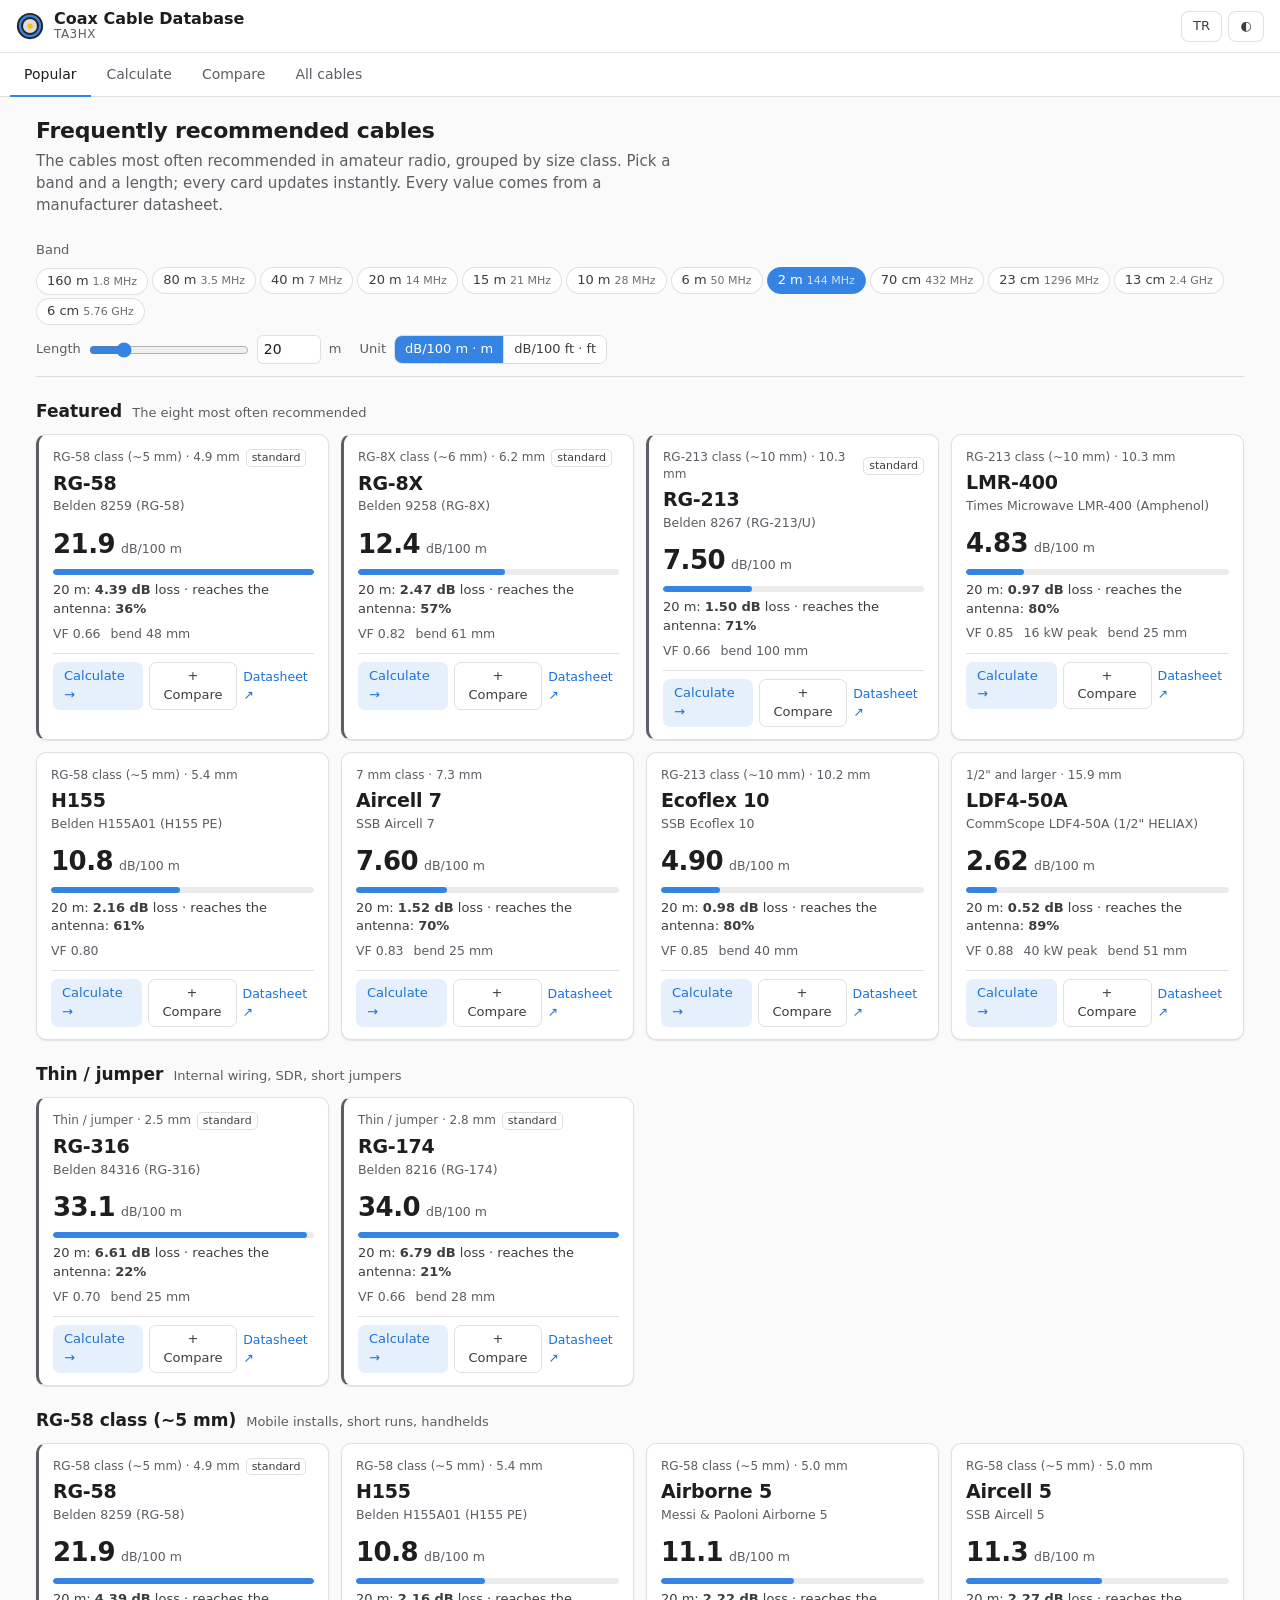
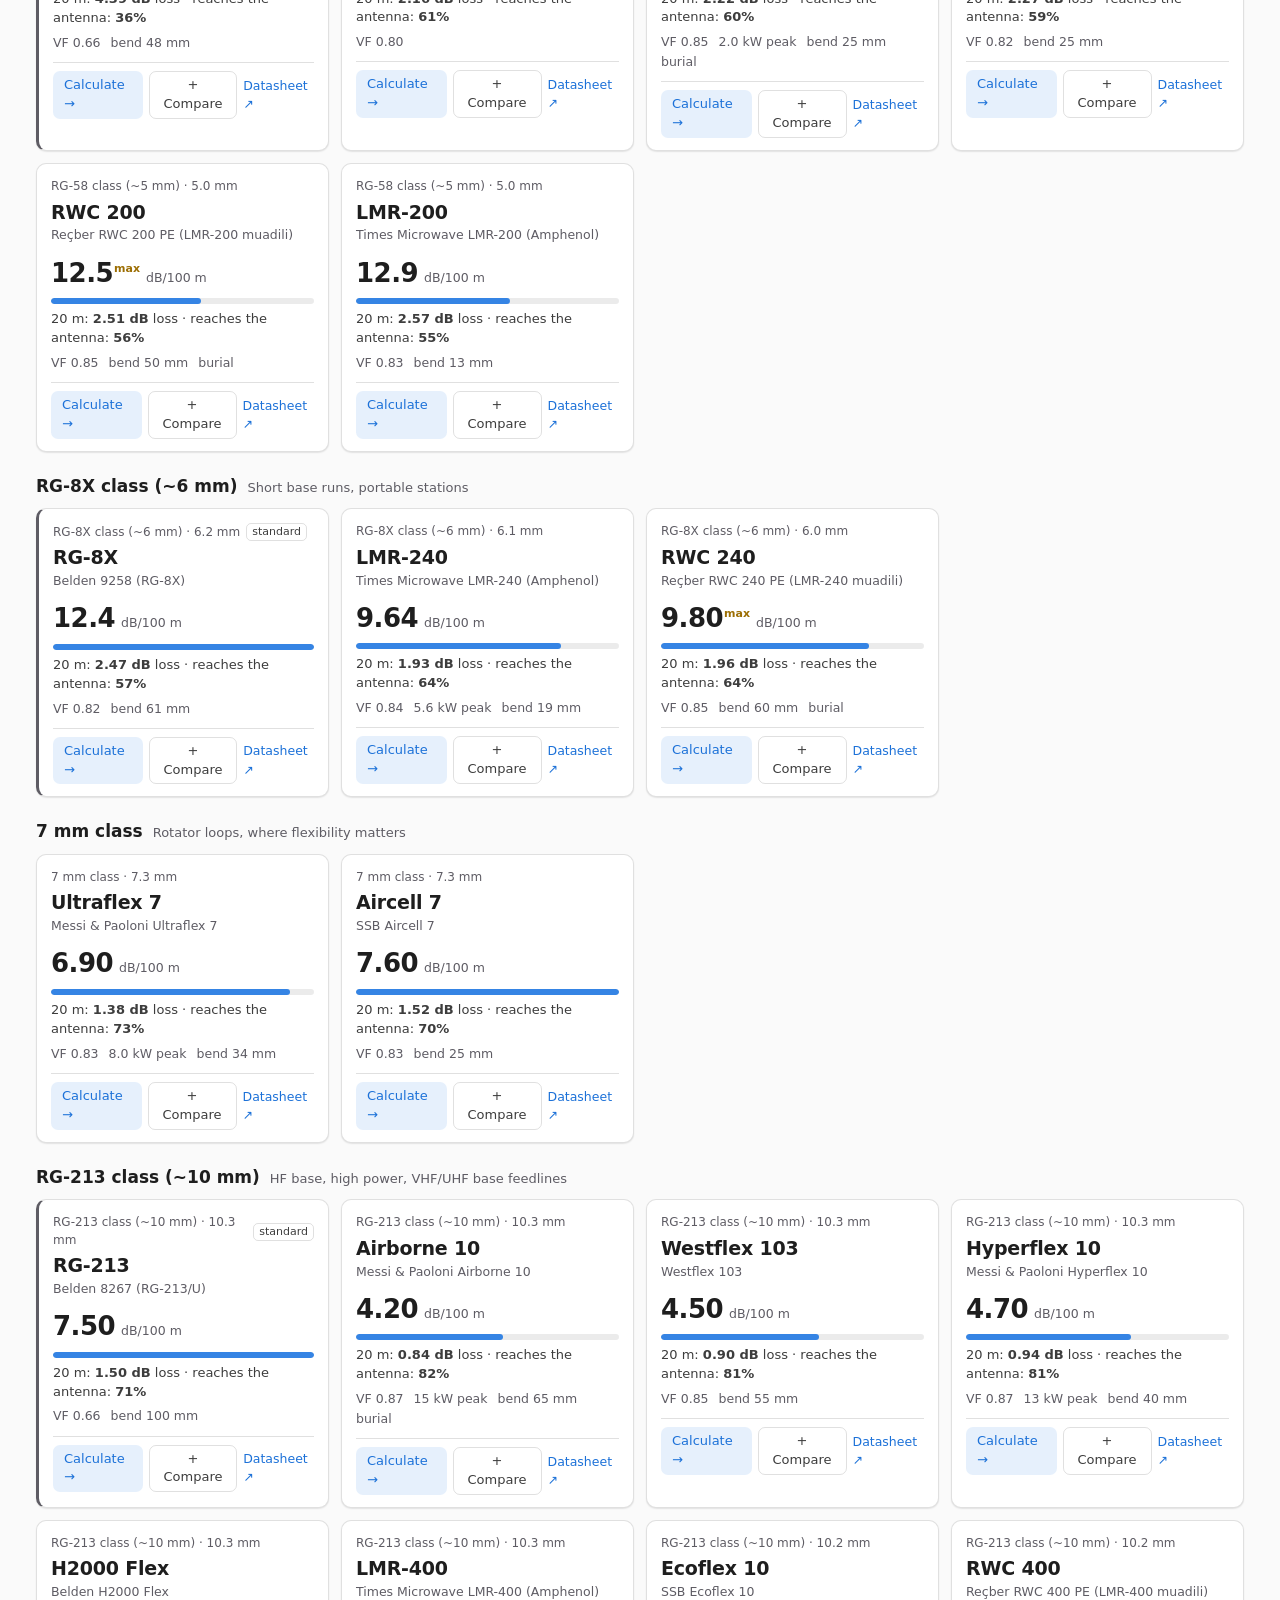
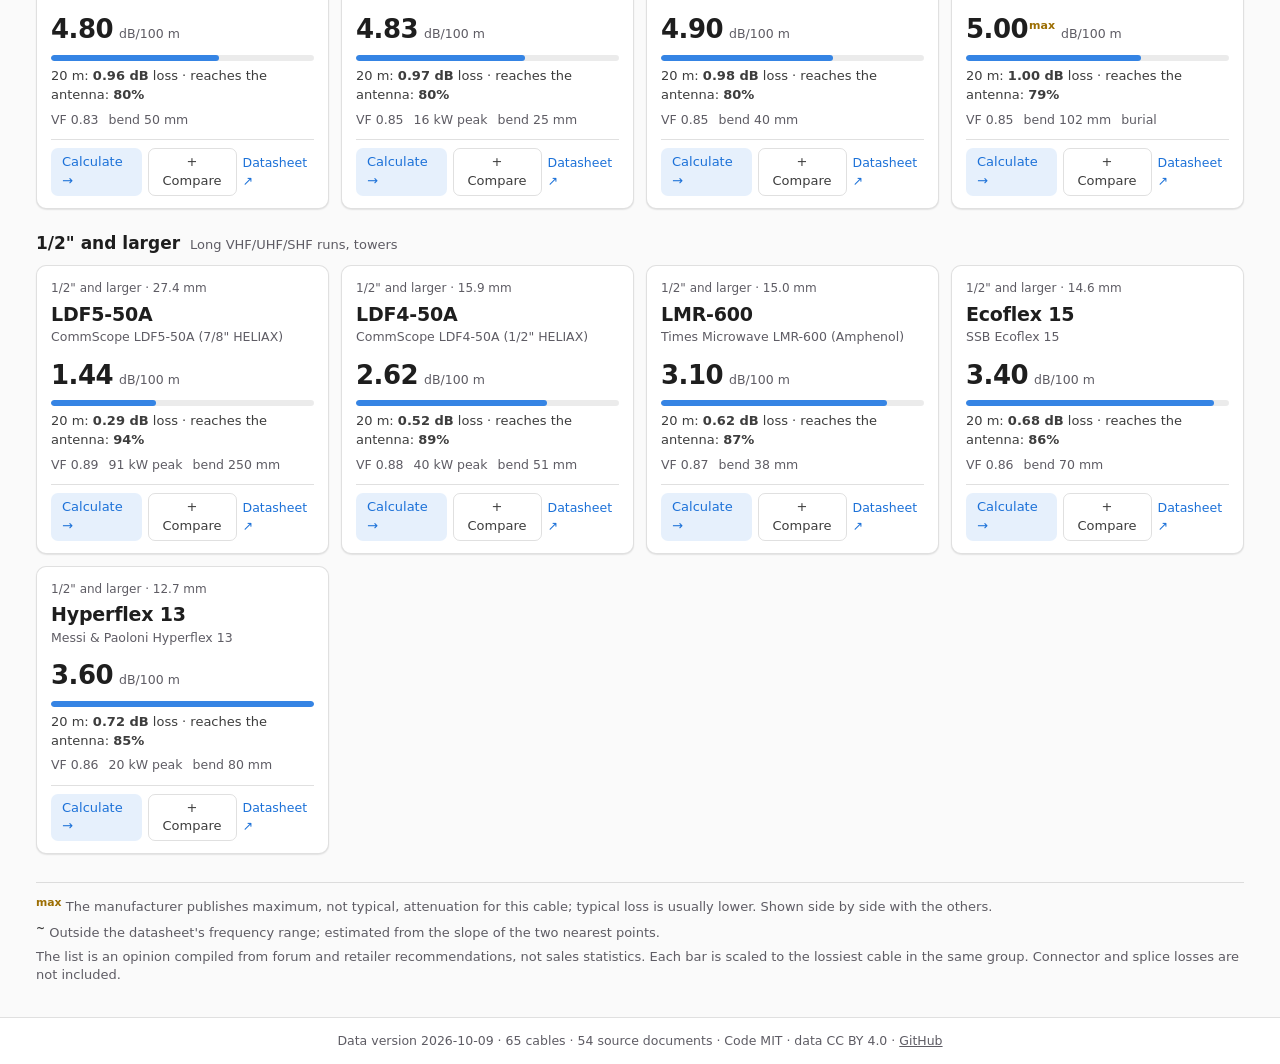
==== site/index.html @ 83ddc1a1 "M2 (kısmi): site iskeleti ve Popüler sayfası, kamuya açık metin denetimi - Site site/ altında (docs/" ====
<!DOCTYPE html>
<html lang="tr">
<head>
<meta charset="UTF-8">
<meta name="viewport" content="width=device-width, initial-scale=1.0, viewport-fit=cover">
<title>Koaksiyel Kablo Veritabanı · TA3HX</title>
<meta name="description" content="Amatör telsiz için kaynaklı koaksiyel kablo zayıflama veritabanı ve hesaplayıcı / Referenced coax cable attenuation database and calculator for amateur radio">
<meta name="theme-color" content="#242424" media="(prefers-color-scheme: dark)">
<meta name="theme-color" content="#fafafa" media="(prefers-color-scheme: light)">
<link rel="icon" href="assets/icon.svg" type="image/svg+xml">
<script>
  // Tema ve dil ilk çizimden önce: koyu modda beyaz parlama olmasın.
  (function () {
    var t = null, l = null;
    try { t = localStorage.getItem("theme"); l = localStorage.getItem("lang"); } catch (e) {}
    if (!t) t = window.matchMedia && matchMedia("(prefers-color-scheme: dark)").matches ? "dark" : "light";
    if (!l) l = /^tr\b/i.test(navigator.language || "") ? "tr" : "en";
    document.documentElement.dataset.theme = t;
    document.documentElement.lang = l;
  })();
</script>
<link rel="stylesheet" href="css/app.css">
<script type="module" src="js/app.js"></script>
</head>
<body>
<header class="top">
  <a class="brand" href="#/popular">
    <img src="assets/icon.svg" alt="" width="28" height="28">
    <span class="brand-txt"><b data-i="app_title">Koaksiyel Kablo Veritabanı</b><small>TA3HX</small></span>
  </a>
  <div class="top-ctl">
    <button class="hdr-btn" id="btn-lang" type="button" aria-label="Dil / Language">EN</button>
    <button class="hdr-btn" id="btn-theme" type="button" data-i-title="theme_toggle" title="Tema">◐</button>
  </div>
</header>
<nav class="tab-bar" role="tablist" aria-label="Sayfalar">
  <a class="tab-btn" role="tab" href="#/popular" data-route="popular" data-i="tab_popular">Popüler</a>
  <a class="tab-btn" role="tab" href="#/calc" data-route="calc" data-i="tab_calc">Hesapla</a>
  <a class="tab-btn" role="tab" href="#/compare" data-route="compare"><span data-i="tab_compare">Karşılaştır</span> <span class="badge" id="cmp-count" hidden></span></a>
  <a class="tab-btn" role="tab" href="#/all" data-route="all" data-i="tab_all">Tümü</a>
</nav>
<main id="view" tabindex="-1">
  <p class="loading" data-i="loading">Veri yükleniyor…</p>
</main>
<footer class="foot" id="foot"></footer>
</body>
</html>
---- site/css/app.css ----
/* Koaksiyel Kablo Veritabanı - TA3HX
   Görsel dil aprs-agent ile aynı aileden (Adwaita): aynı değişken adları, 10px köşe, alt çizgili sekmeler.
   Açık ve koyu tema ayrı ayrı tanımlıdır; renkler metin için en az 4.5:1 kontrast sağlar. */

*{margin:0;padding:0;box-sizing:border-box}
[hidden]{display:none!important}

:root,html[data-theme="light"]{
  --bg:#fafafa;--view:#ffffff;--card:#ffffff;--card-hover:#f6f8fb;
  --fg:#1e1e1e;--fg2:#3d3d3d;--dim:#5e5c64;
  --border:rgba(0,0,0,.12);--border2:rgba(0,0,0,.22);
  --accent:#3584e4;--accent-fg:#fff;--link:#1c71d8;--accent-soft:rgba(53,132,228,.12);
  --track:rgba(0,0,0,.08);--warn:#9c6e03;--warn-soft:rgba(229,165,10,.16);
  --shadow:0 1px 2px rgba(0,0,0,.06),0 1px 1px rgba(0,0,0,.04);
  --r:10px;
}
html[data-theme="dark"]{
  --bg:#242424;--view:#1e1e1e;--card:#2e2e2e;--card-hover:#353535;
  --fg:#ffffff;--fg2:#deddda;--dim:#a8a6a3;
  --border:rgba(255,255,255,.15);--border2:rgba(255,255,255,.24);
  --accent:#3584e4;--accent-fg:#fff;--link:#78aeed;--accent-soft:rgba(53,132,228,.22);
  --track:rgba(255,255,255,.12);--warn:#f5c211;--warn-soft:rgba(245,194,17,.14);
  --shadow:none;
}

html{-webkit-text-size-adjust:100%;text-size-adjust:100%;background:var(--bg)}
body{font-family:Cantarell,system-ui,-apple-system,"Segoe UI",sans-serif;background:var(--bg);color:var(--fg);
  font-size:15px;line-height:1.45;min-height:100vh;display:flex;flex-direction:column;
  padding-top:env(safe-area-inset-top);padding-bottom:env(safe-area-inset-bottom)}
a{color:var(--link);text-decoration:none}
a:hover{text-decoration:underline}
button{font:inherit;color:inherit}
:focus-visible{outline:2px solid var(--accent);outline-offset:2px;border-radius:4px}
.num{font-variant-numeric:tabular-nums}
.mono{font-family:ui-monospace,Consolas,"Source Code Pro",monospace}

/* ---------- üst çubuk ve sekmeler */
.top{display:flex;align-items:center;gap:12px;padding:10px 16px;background:var(--view);border-bottom:1px solid var(--border)}
.brand{display:flex;align-items:center;gap:10px;color:var(--fg)}
.brand:hover{text-decoration:none}
.brand-txt{display:flex;flex-direction:column;line-height:1.15}
.brand-txt b{font-size:16px}
.brand-txt small{color:var(--dim);font-size:12px;letter-spacing:.04em}
.top-ctl{margin-left:auto;display:flex;gap:6px}
.hdr-btn{background:var(--card);border:1px solid var(--border);color:var(--fg2);padding:5px 11px;border-radius:8px;cursor:pointer;font-size:13px;min-width:36px}
.hdr-btn:hover{border-color:var(--border2)}

.tab-bar{display:flex;gap:2px;padding:0 10px;background:var(--view);box-shadow:inset 0 -1px var(--border);overflow-x:auto;scrollbar-width:none;position:sticky;top:0;z-index:5}
.tab-bar::-webkit-scrollbar{display:none}
.tab-btn{padding:11px 14px;border-bottom:2px solid transparent;color:var(--dim);font-size:14px;white-space:nowrap;display:flex;align-items:center;gap:6px}
.tab-btn:hover{color:var(--fg2);text-decoration:none}
.tab-btn.active{color:var(--fg);border-bottom-color:var(--accent)}
.badge{background:var(--accent);color:var(--accent-fg);border-radius:9px;font-size:11px;padding:0 6px;line-height:17px}

main{flex:1;width:100%;max-width:1240px;margin:0 auto;padding:18px 16px 32px}
main:focus{outline:none}
.loading,.empty{color:var(--dim);padding:40px 0;text-align:center}

/* ---------- sayfa başlığı ve denetimler */
.page-head{margin-bottom:14px}
.page-head h1{font-size:22px;font-weight:700;letter-spacing:-.01em}
.page-head p{color:var(--dim);margin-top:4px;max-width:70ch}

.controls{position:static;z-index:4;background:color-mix(in srgb,var(--bg) 92%,transparent);backdrop-filter:blur(6px);
  padding:10px 0 12px;margin-bottom:6px;border-bottom:1px solid var(--border);display:flex;flex-wrap:wrap;gap:10px 18px;align-items:center}
.ctl-group{display:flex;align-items:center;gap:8px;flex-wrap:wrap}
.ctl-label{color:var(--dim);font-size:13px}
.chips{display:flex;flex-wrap:wrap;gap:4px}
.chip{border:1px solid var(--border);background:var(--card);color:var(--fg2);border-radius:999px;padding:3px 10px;font-size:13px;cursor:pointer;white-space:nowrap}
.chip:hover{border-color:var(--border2)}
.chip[aria-pressed="true"]{background:var(--accent);border-color:var(--accent);color:var(--accent-fg)}
.chip small{opacity:.75;margin-left:4px;font-size:11px}
.seg{display:inline-flex;border:1px solid var(--border);border-radius:8px;overflow:hidden}
.seg button{background:var(--card);border:0;padding:4px 10px;font-size:13px;cursor:pointer;color:var(--fg2)}
.seg button+button{border-left:1px solid var(--border)}
.seg button[aria-pressed="true"]{background:var(--accent);color:var(--accent-fg)}
.len{display:flex;align-items:center;gap:8px}
.len input[type=range]{width:160px;accent-color:var(--accent)}
.len input[type=number]{width:64px;padding:3px 6px;border:1px solid var(--border);border-radius:6px;background:var(--card);color:var(--fg);font:inherit;font-size:14px}

/* ---------- bölümler ve kartlar */
.section{margin-top:22px}
.section-head{display:flex;align-items:baseline;gap:10px;flex-wrap:wrap;margin-bottom:10px}
.section-head h2{font-size:17px;font-weight:700}
.section-head p{color:var(--dim);font-size:13px}
.grid{display:grid;grid-template-columns:repeat(auto-fill,minmax(250px,1fr));gap:12px}

.card{background:var(--card);border:1px solid var(--border);border-radius:var(--r);padding:14px 14px 12px;box-shadow:var(--shadow);
  display:flex;flex-direction:column;gap:6px;position:relative}
.card:hover{border-color:var(--border2)}
.card.is-std{border-left:3px solid var(--dim)}
.c-class{font-size:12px;color:var(--dim);display:flex;gap:6px;align-items:center}
.tag{font-size:11px;border:1px solid var(--border);border-radius:5px;padding:0 5px;color:var(--fg2)}
.c-title{font-size:19px;font-weight:700;line-height:1.15;letter-spacing:-.01em}
.c-sub{font-size:12.5px;color:var(--dim);margin-top:-3px}
.c-value{display:flex;align-items:baseline;gap:6px;margin-top:4px}
.c-value .v{font-size:26px;font-weight:700;font-variant-numeric:tabular-nums;letter-spacing:-.02em}
.c-value .u{font-size:12.5px;color:var(--dim)}
.c-value.na .v{font-size:15px;font-weight:400;color:var(--dim)}
sup.ind{font-size:11px;font-weight:600;color:var(--warn);margin-left:1px;cursor:help;letter-spacing:0}
sup.ind.est{color:var(--fg2);font-size:13px;font-weight:700}
.bar{height:6px;background:var(--track);border-radius:3px;overflow:hidden}
.bar>span{display:block;height:100%;background:var(--accent);border-radius:3px}
.c-line{font-size:13px;color:var(--fg2)}
.c-line b{font-variant-numeric:tabular-nums}
.c-meta{font-size:12.5px;color:var(--dim);display:flex;flex-wrap:wrap;gap:2px 10px}
.c-actions{display:flex;gap:6px;align-items:center;margin-top:4px;padding-top:8px;border-top:1px solid var(--border)}
.btn{border:1px solid var(--border);background:transparent;border-radius:7px;padding:4px 10px;font-size:13px;cursor:pointer;color:var(--fg2)}
.btn:hover{border-color:var(--border2);text-decoration:none}
.btn.primary{background:var(--accent-soft);border-color:transparent;color:var(--link)}
.btn[aria-pressed="true"]{background:var(--accent);border-color:var(--accent);color:var(--accent-fg)}
.c-actions .src{margin-left:auto;font-size:12.5px}

/* ---------- dipnot ve alt bilgi */
.notes{margin-top:28px;padding-top:12px;border-top:1px solid var(--border);color:var(--dim);font-size:13px;display:grid;gap:4px}
.notes sup{color:var(--warn);font-weight:600}
.notes sup.est{color:var(--fg2);font-weight:700}
.soon{background:var(--card);border:1px dashed var(--border2);border-radius:var(--r);padding:28px;text-align:center;color:var(--fg2)}
.soon p+p{margin-top:8px;color:var(--dim);font-size:13px}
.foot{border-top:1px solid var(--border);background:var(--view);color:var(--dim);font-size:12.5px;padding:14px 16px;text-align:center}
.foot a{color:var(--dim);text-decoration:underline}

@media (max-width:600px){
  .top{padding:8px 12px}
  .brand-txt b{font-size:15px}
  main{padding:12px 12px 24px}
  .controls{top:42px;gap:8px}
  .len input[type=range]{width:120px}
  .grid{grid-template-columns:1fr}
}
@media (min-width:900px){.controls{position:sticky;top:44px}}
@media (prefers-reduced-motion:no-preference){.card,.chip,.btn,.hdr-btn{transition:border-color .15s,background-color .15s}}
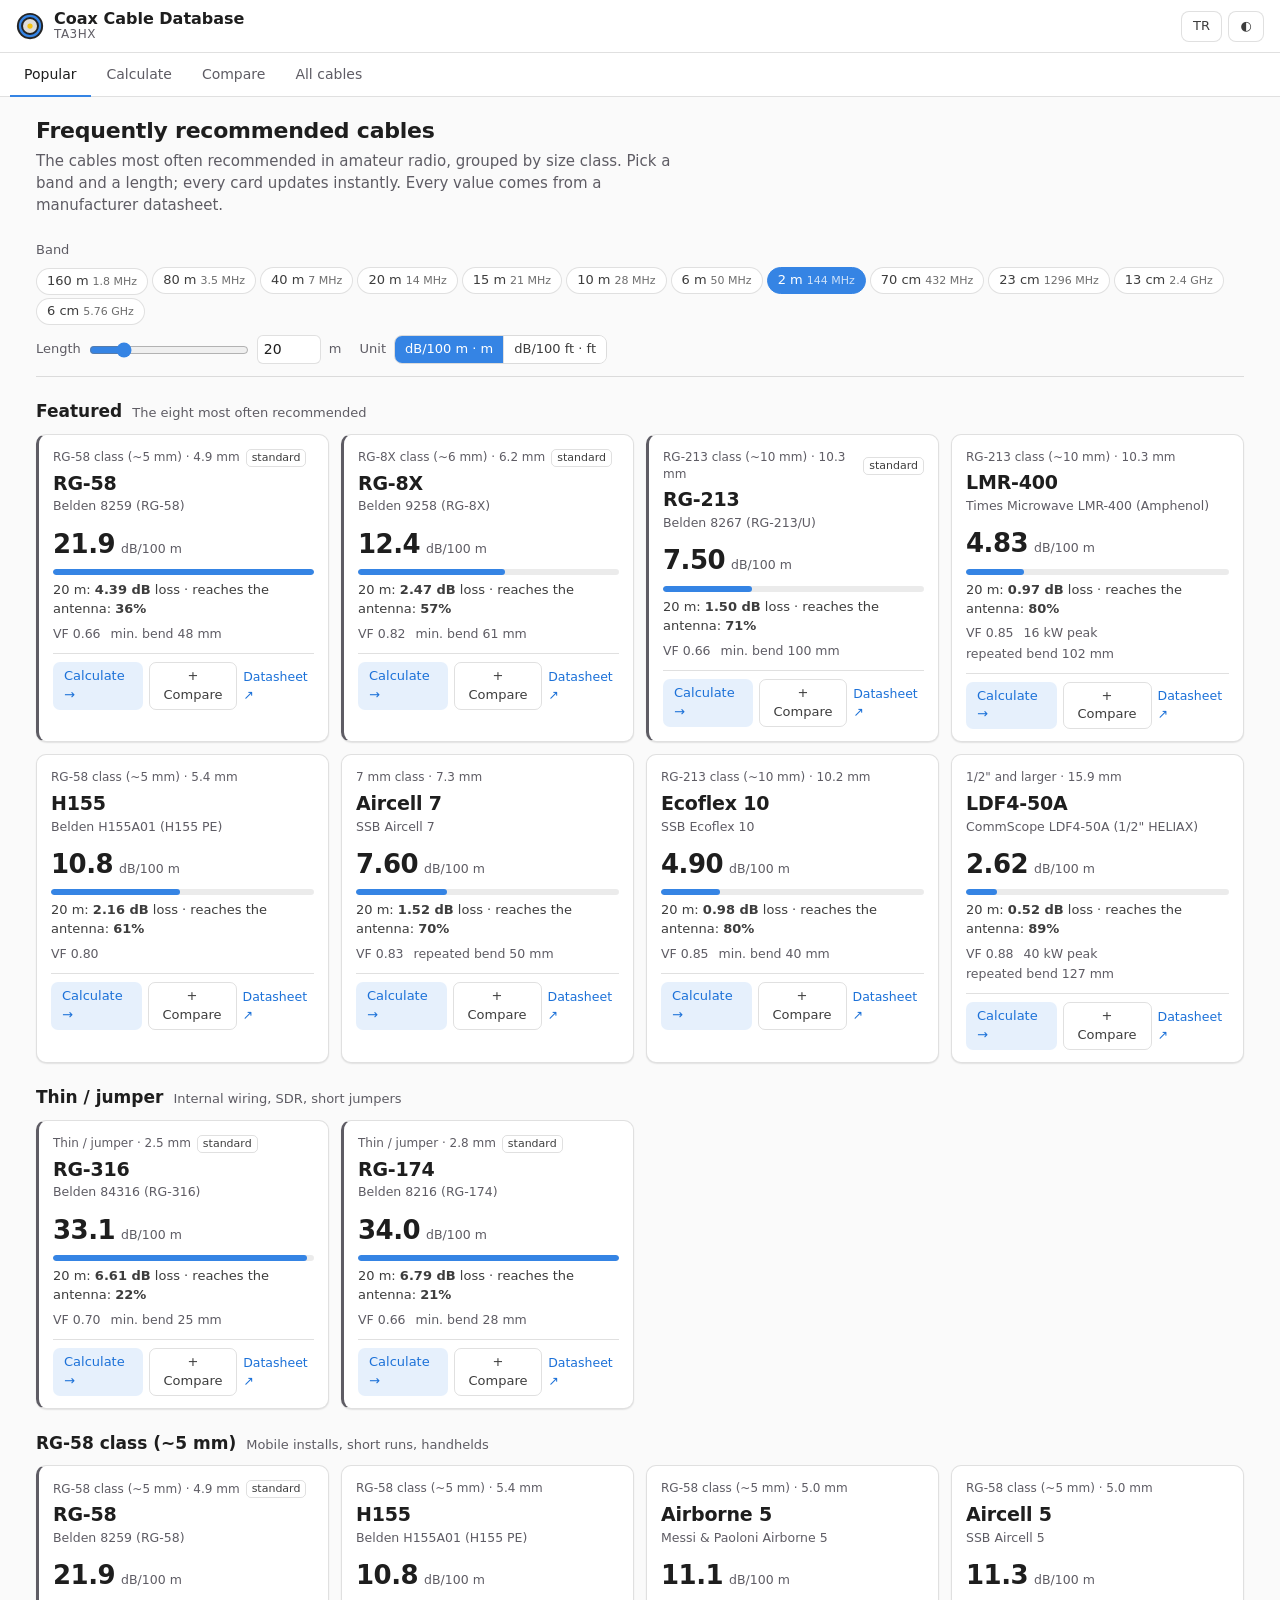
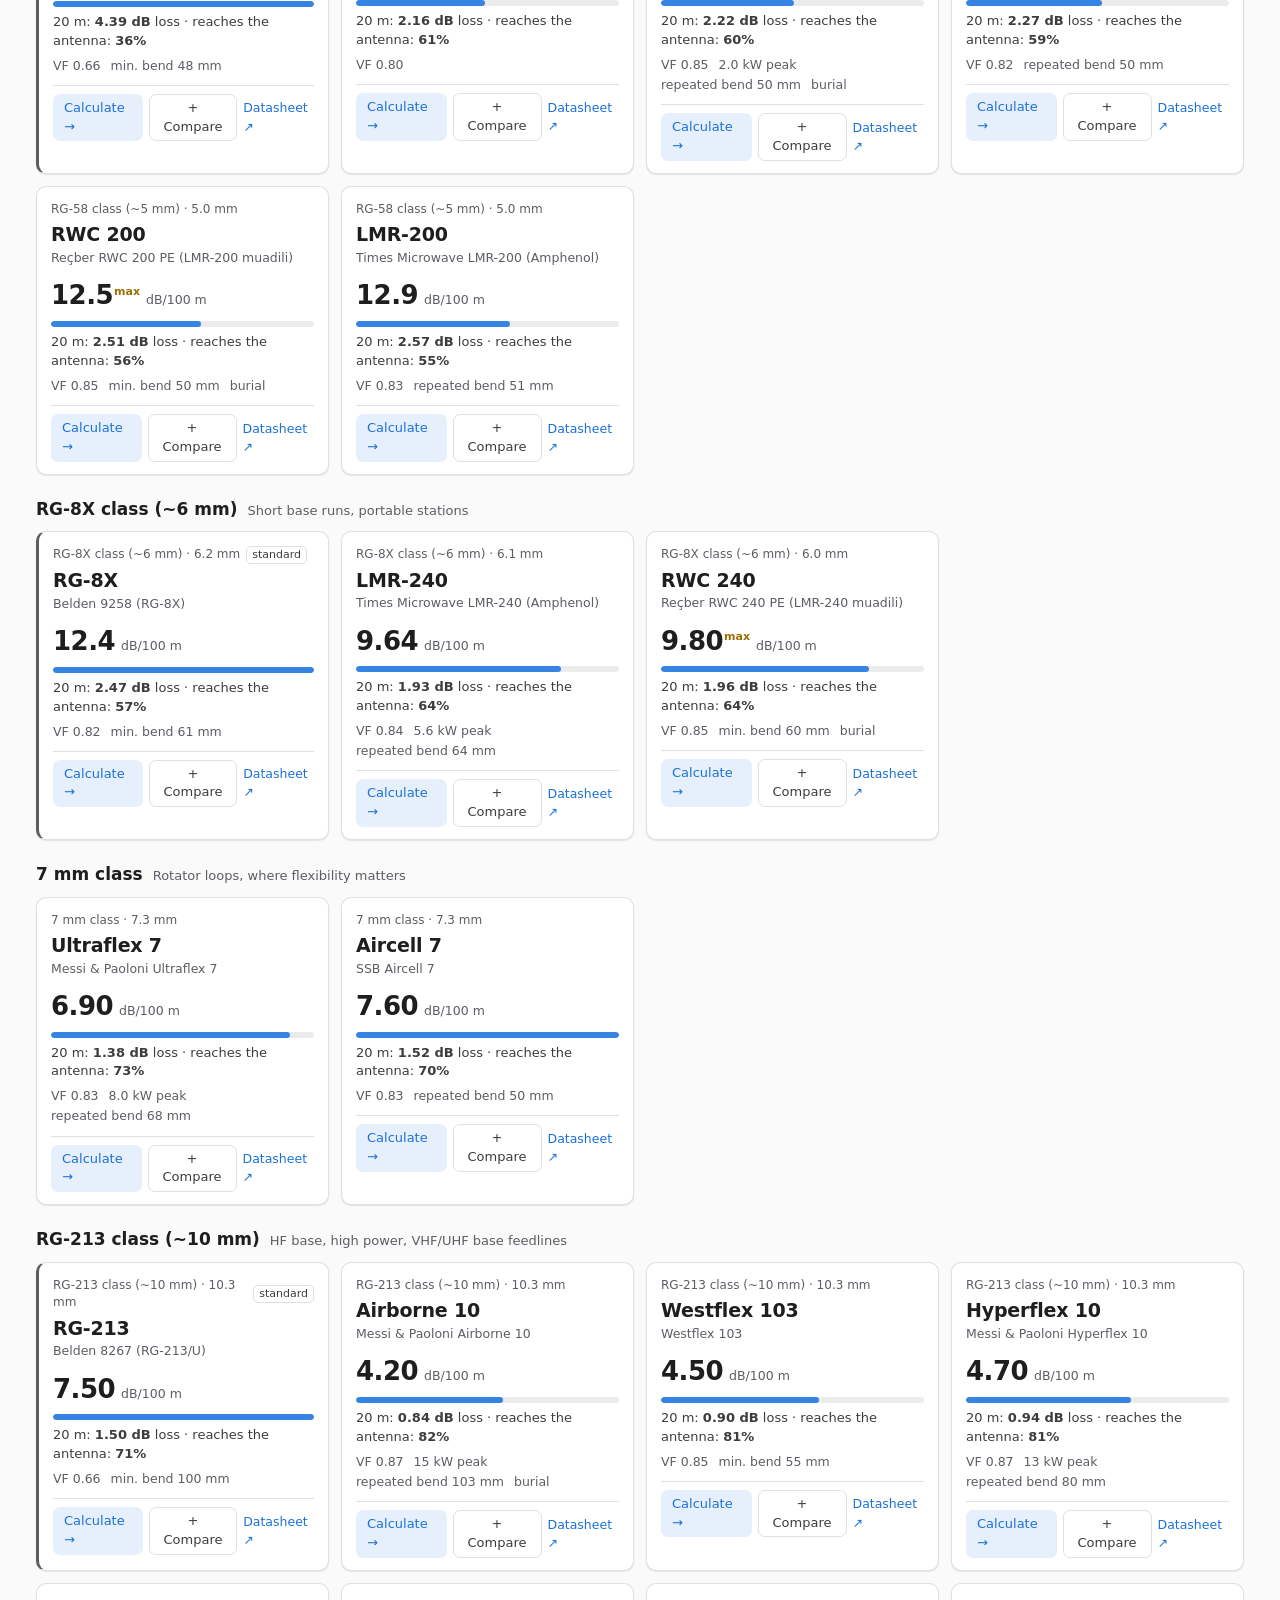
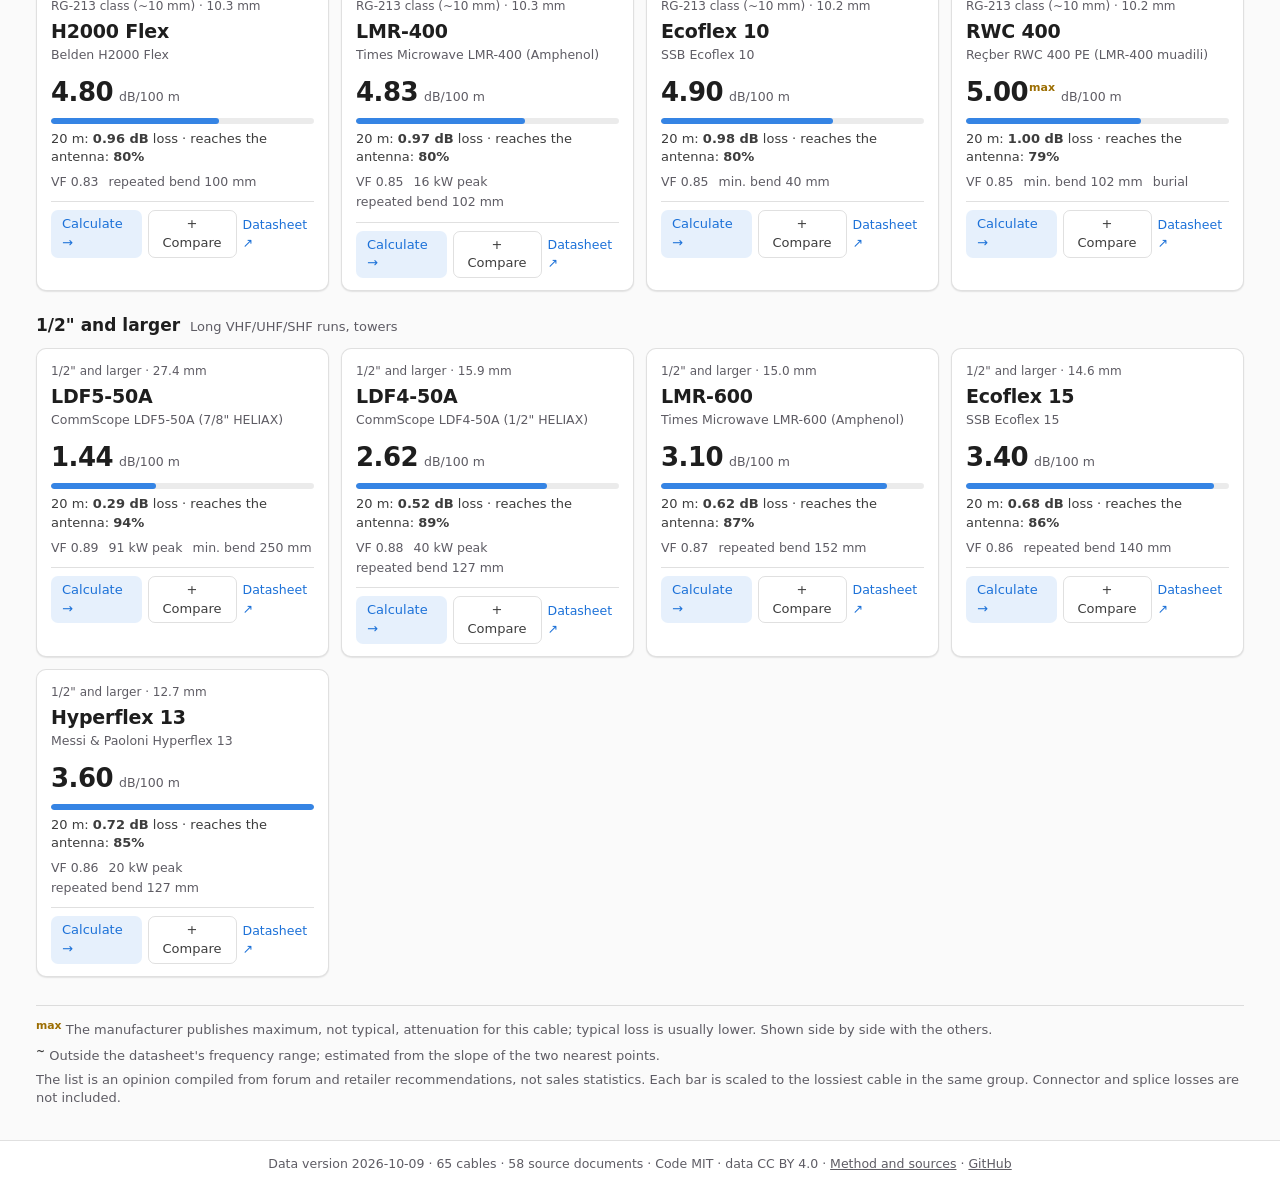
==== commit 1ffaf8fc: "M5 (kısım 1): PWA - manifest, simgeler, çevrimdışı çalışma, erişilebilirlik - sw.js: ağ öncelikli, ö" ====
--- a/site/index.html
+++ b/site/index.html
@@ -8,6 +8,10 @@
 <meta name="theme-color" content="#242424" media="(prefers-color-scheme: dark)">
 <meta name="theme-color" content="#fafafa" media="(prefers-color-scheme: light)">
 <link rel="icon" href="assets/icon.svg" type="image/svg+xml">
+<link rel="manifest" href="manifest.json">
+<link rel="apple-touch-icon" href="assets/apple-touch-icon.png">
+<meta name="apple-mobile-web-app-capable" content="yes">
+<meta name="apple-mobile-web-app-title" content="Koaks Kablo">
 <script>
   // Tema ve dil ilk çizimden önce: koyu modda beyaz parlama olmasın.
   (function () {
@@ -23,6 +27,7 @@
 <script type="module" src="js/app.js"></script>
 </head>
 <body>
+<a class="skip" href="#view" data-i="skip">İçeriğe geç</a>
 <header class="top">
   <a class="brand" href="#/popular">
     <img src="assets/icon.svg" alt="" width="28" height="28">
@@ -41,6 +46,7 @@
 </nav>
 <main id="view" tabindex="-1">
   <p class="loading" data-i="loading">Veri yükleniyor…</p>
+  <noscript><p class="empty">Bu site JavaScript gerektirir. / This site requires JavaScript.</p></noscript>
 </main>
 <footer class="foot" id="foot"></footer>
 </body>
--- a/site/css/app.css
+++ b/site/css/app.css
@@ -23,6 +23,10 @@
   --shadow:none;
 }
 
+/* Grafik kategorik paleti (dataviz referans, sabit sıra). Açık ve koyu ayrı adımlar. */
+:root,html[data-theme="light"]{--series-1:#2a78d6;--series-2:#eb6834;--series-3:#1baf7a;--series-4:#eda100;--series-5:#e87ba4;--series-6:#008300;--series-7:#4a3aa7;--series-8:#e34948;--grid:rgba(0,0,0,.09);--grid2:rgba(0,0,0,.045)}
+html[data-theme="dark"]{--series-1:#3987e5;--series-2:#d95926;--series-3:#199e70;--series-4:#c98500;--series-5:#d55181;--series-6:#008300;--series-7:#9085e9;--series-8:#e66767;--grid:rgba(255,255,255,.12);--grid2:rgba(255,255,255,.05)}
+
 html{-webkit-text-size-adjust:100%;text-size-adjust:100%;background:var(--bg)}
 body{font-family:Cantarell,system-ui,-apple-system,"Segoe UI",sans-serif;background:var(--bg);color:var(--fg);
   font-size:15px;line-height:1.45;min-height:100vh;display:flex;flex-direction:column;
@@ -31,6 +35,8 @@
 a:hover{text-decoration:underline}
 button{font:inherit;color:inherit}
 :focus-visible{outline:2px solid var(--accent);outline-offset:2px;border-radius:4px}
+.skip{position:absolute;left:-9999px;top:8px;z-index:20;background:var(--accent);color:var(--accent-fg);padding:6px 12px;border-radius:8px}
+.skip:focus{left:8px}
 .num{font-variant-numeric:tabular-nums}
 .mono{font-family:ui-monospace,Consolas,"Source Code Pro",monospace}
 
@@ -91,7 +97,8 @@
 .card.is-std{border-left:3px solid var(--dim)}
 .c-class{font-size:12px;color:var(--dim);display:flex;gap:6px;align-items:center}
 .tag{font-size:11px;border:1px solid var(--border);border-radius:5px;padding:0 5px;color:var(--fg2)}
-.c-title{font-size:19px;font-weight:700;line-height:1.15;letter-spacing:-.01em}
+.c-title{font-size:19px;font-weight:700;line-height:1.15;letter-spacing:-.01em;color:var(--fg)}
+.c-title:hover{color:var(--link)}
 .c-sub{font-size:12.5px;color:var(--dim);margin-top:-3px}
 .c-value{display:flex;align-items:baseline;gap:6px;margin-top:4px}
 .c-value .v{font-size:26px;font-weight:700;font-variant-numeric:tabular-nums;letter-spacing:-.02em}
@@ -120,6 +127,124 @@
 .foot{border-top:1px solid var(--border);background:var(--view);color:var(--dim);font-size:12.5px;padding:14px 16px;text-align:center}
 .foot a{color:var(--dim);text-decoration:underline}
 
+
+/* ---------- hesaplayıcı */
+.panel{background:var(--card);border:1px solid var(--border);border-radius:var(--r);padding:16px;box-shadow:var(--shadow)}
+.calc{display:grid;grid-template-columns:minmax(280px,360px) 1fr;gap:16px;align-items:start}
+.calc-form{display:flex;flex-direction:column;gap:12px;position:sticky;top:56px}
+.field{display:flex;flex-direction:column;gap:5px}
+.field label{font-size:13px;color:var(--dim)}
+.field select,.field input[type=number]{width:100%;padding:7px 9px;border:1px solid var(--border);border-radius:8px;background:var(--view);color:var(--fg);font:inherit;font-size:15px}
+.field select:focus,.field input:focus{border-color:var(--accent);outline:none}
+.row{display:flex;gap:8px;align-items:center}
+.row input[type=number]{flex:1;min-width:0}
+.row input[type=range]{flex:1.4;accent-color:var(--accent)}
+.unit{color:var(--dim);font-size:14px;min-width:28px}
+.calc-out{display:flex;flex-direction:column;gap:16px;min-width:0}
+.hero-k{font-size:13px;color:var(--dim)}
+.hero-v{font-size:34px;font-weight:700;letter-spacing:-.02em;line-height:1.15}
+.hero-v small{font-size:17px;font-weight:600;color:var(--fg2)}
+.hero-s{font-size:13.5px;color:var(--fg2);margin-top:2px}
+.bar.big{height:9px;border-radius:5px;margin:12px 0 4px}
+.kv{display:grid;grid-template-columns:1fr auto;gap:0;margin-top:10px}
+.kv dt,.kv dd{padding:7px 0;border-bottom:1px solid var(--border);font-size:14px}
+.kv dt{color:var(--fg2)}
+.kv dd{text-align:right;padding-left:12px}
+.alerts{display:flex;flex-direction:column;gap:6px;margin-top:8px}
+.alert{font-size:13px;padding:7px 10px;border-radius:8px;border-left:3px solid}
+.alert.warn{background:var(--warn-soft);border-color:var(--warn)}
+.alert.info{background:var(--accent-soft);border-color:var(--accent)}
+.result-foot{margin-top:10px;font-size:12.5px;color:var(--dim)}
+.alts h2{font-size:16px}
+.muted{color:var(--dim);font-size:13px;margin-top:2px}
+.alt-list{list-style:none;margin-top:8px;display:flex;flex-direction:column;gap:2px}
+.alt-list button{width:100%;display:grid;grid-template-columns:1fr 90px 80px;gap:8px;padding:7px 8px;border:0;background:transparent;border-radius:7px;cursor:pointer;text-align:left;font-size:14px;color:var(--fg)}
+.alt-list button:hover{background:var(--card-hover)}
+.alt-list .num{text-align:right;color:var(--fg2)}
+.alt-list li.me button{background:var(--accent-soft);font-weight:600}
+.calc-note{margin-top:16px;color:var(--dim);font-size:12.5px;max-width:90ch}
+@media (max-width:820px){.calc{grid-template-columns:1fr}.calc-form{position:static}}
+
+/* ---------- grafik */
+.chart{position:relative;margin-top:6px}
+.chart svg{width:100%;height:auto;display:block;touch-action:pan-y}
+.chart .g-major{stroke:var(--grid);stroke-width:1}
+.chart .g-minor{stroke:var(--grid2);stroke-width:1}
+.chart .ax{fill:var(--dim);font-size:11px;font-variant-numeric:tabular-nums}
+.chart .ax-t{fill:var(--dim);font-size:11px}
+.chart .s-line{fill:none;stroke-width:2;stroke-linejoin:round;stroke-linecap:round}
+.chart .s-mark{stroke:var(--card);stroke-width:2}
+.chart .s-label{fill:var(--fg2);font-size:12px}
+.chart .cross{stroke:var(--dim);stroke-width:1;stroke-dasharray:3 3}
+.legend{display:flex;flex-wrap:wrap;gap:4px 14px;margin-top:8px;font-size:13px;color:var(--fg2)}
+.legend span{display:inline-flex;align-items:center;gap:6px}
+.tip{position:absolute;pointer-events:none;background:var(--view);border:1px solid var(--border2);border-radius:8px;padding:7px 9px;font-size:12.5px;box-shadow:0 4px 14px rgba(0,0,0,.18);min-width:170px;z-index:3}
+.tip b{display:block;margin-bottom:3px}
+.tip div{display:flex;align-items:center;gap:6px}
+.tip i,.dot,.sel-chip i{width:10px;height:10px;border-radius:3px;display:inline-block;flex:none}
+.tip span{margin-left:auto;padding-left:10px;font-variant-numeric:tabular-nums}
+
+/* ---------- karşılaştırma */
+.picker{display:flex;flex-wrap:wrap;gap:8px;align-items:center;margin-bottom:12px}
+.picker select{padding:6px 8px;border:1px solid var(--border);border-radius:8px;background:var(--view);color:var(--fg);font:inherit;font-size:14px;max-width:100%}
+.sel-list{display:flex;flex-wrap:wrap;gap:6px}
+.sel-chip{display:inline-flex;align-items:center;gap:6px;border:1px solid var(--border);border-radius:999px;padding:3px 6px 3px 10px;font-size:13.5px;background:var(--view);color:var(--fg)}
+.sel-chip a{color:var(--fg)}
+.sel-chip .x{border:0;background:transparent;cursor:pointer;color:var(--dim);font-size:16px;line-height:1;padding:0 4px}
+.sel-chip .x:hover{color:var(--fg)}
+.sel-chip small{color:var(--dim)}
+.cmp-ctl{display:flex;flex-direction:column;gap:10px;margin-bottom:12px}
+.ctl-row{display:flex;flex-wrap:wrap;gap:10px 18px}
+.mini{display:flex;align-items:center;gap:6px;font-size:13px;color:var(--dim)}
+.mini input{width:84px;padding:4px 6px;border:1px solid var(--border);border-radius:6px;background:var(--view);color:var(--fg);font:inherit;font-size:14px}
+.panel+.panel{margin-top:12px}
+.h2{font-size:16px;font-weight:700;margin-bottom:6px}
+.h3{font-size:14px;font-weight:700;margin:14px 0 6px}
+
+/* ---------- tablolar */
+.table-wrap{overflow-x:auto}
+.tbl{width:100%;border-collapse:collapse;font-size:14px}
+.tbl th,.tbl td{padding:7px 8px;border-bottom:1px solid var(--border);text-align:left;vertical-align:top}
+.tbl th{font-size:12.5px;color:var(--dim);font-weight:600;white-space:nowrap}
+.tbl .r{text-align:right}
+.tbl td .sub{font-size:12px;color:var(--dim)}
+.tbl small{color:var(--dim)}
+.tbl .dot{margin-right:7px;vertical-align:-1px}
+.tbl tbody tr:hover{background:var(--card-hover)}
+.tbl.compact td,.tbl.compact th{padding:4px 8px;font-size:13px}
+.sortable th button{background:none;border:0;cursor:pointer;color:inherit;font:inherit;padding:0}
+.sortable th.r button{text-align:right}
+.warn-t{color:var(--warn);font-weight:600}
+.filters{display:flex;flex-wrap:wrap;gap:8px;align-items:center;margin-bottom:12px}
+.filters input,.filters select{padding:6px 8px;border:1px solid var(--border);border-radius:8px;background:var(--view);color:var(--fg);font:inherit;font-size:14px}
+.filters input[type=search]{flex:1 1 220px;min-width:180px}
+.filters .muted{margin-left:auto}
+
+/* ---------- kablo detayı */
+.detail-head h1{font-size:28px}
+.top-actions{border-top:0;padding-top:0;margin-top:10px}
+.warn-tag{color:var(--warn);border-color:var(--warn)}
+.detail-grid{display:grid;grid-template-columns:minmax(0,1.35fr) minmax(0,1fr);gap:12px;align-items:start}
+.detail-grid .col{display:flex;flex-direction:column;min-width:0}
+.band-grid{display:grid;grid-template-columns:repeat(6,1fr);gap:6px}
+.bcell{background:var(--view);border:1px solid var(--border);border-radius:8px;padding:6px 8px;display:flex;flex-direction:column}
+.bl{font-size:12px;color:var(--dim)}
+.bv{font-size:16px;font-weight:600}
+.kv.specs dd{text-align:right;font-size:13.5px}
+.kv.specs dt{font-size:13.5px}
+.note-box{margin-top:10px;font-size:13px;background:var(--accent-soft);border-radius:8px;padding:8px 10px}
+.src-list{list-style:none;display:flex;flex-direction:column;gap:8px;font-size:13.5px}
+.src-list li{display:flex;gap:10px}
+.src-list .sid{font-family:ui-monospace,Consolas,monospace;font-size:12px;color:var(--dim);min-width:38px}
+.src-list li:target{background:var(--accent-soft);border-radius:6px}
+.small{font-size:12px}
+.sim{display:flex;flex-wrap:wrap;gap:6px}
+.prose{max-width:860px;line-height:1.6}
+.prose h2{font-size:17px;margin:14px 0 6px}
+.prose h2:first-child{margin-top:0}
+.prose p+p{margin-top:8px}
+@media (max-width:900px){.detail-grid{grid-template-columns:minmax(0,1fr)}.band-grid{grid-template-columns:repeat(4,1fr)}}
+@media (max-width:600px){.band-grid{grid-template-columns:repeat(3,1fr)}.filters .muted{margin-left:0}}
 @media (max-width:600px){
   .top{padding:8px 12px}
   .brand-txt b{font-size:15px}
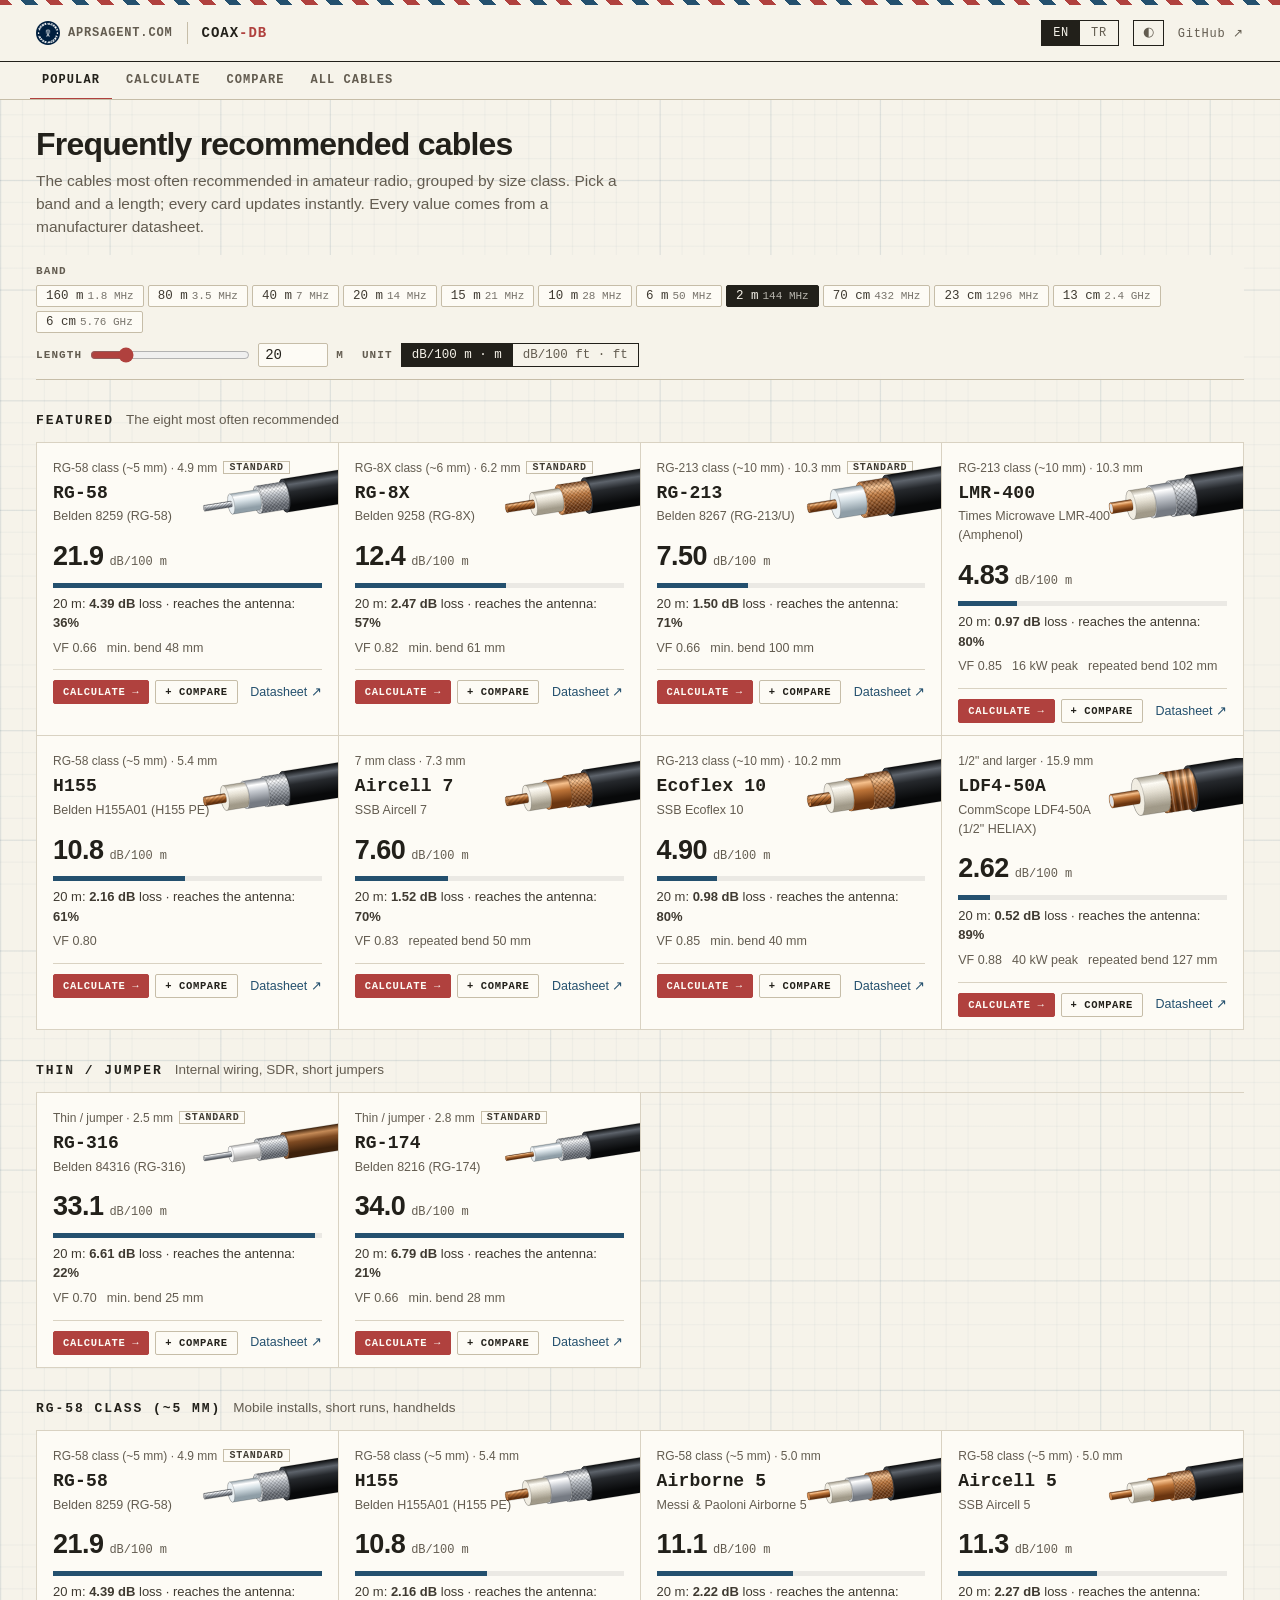
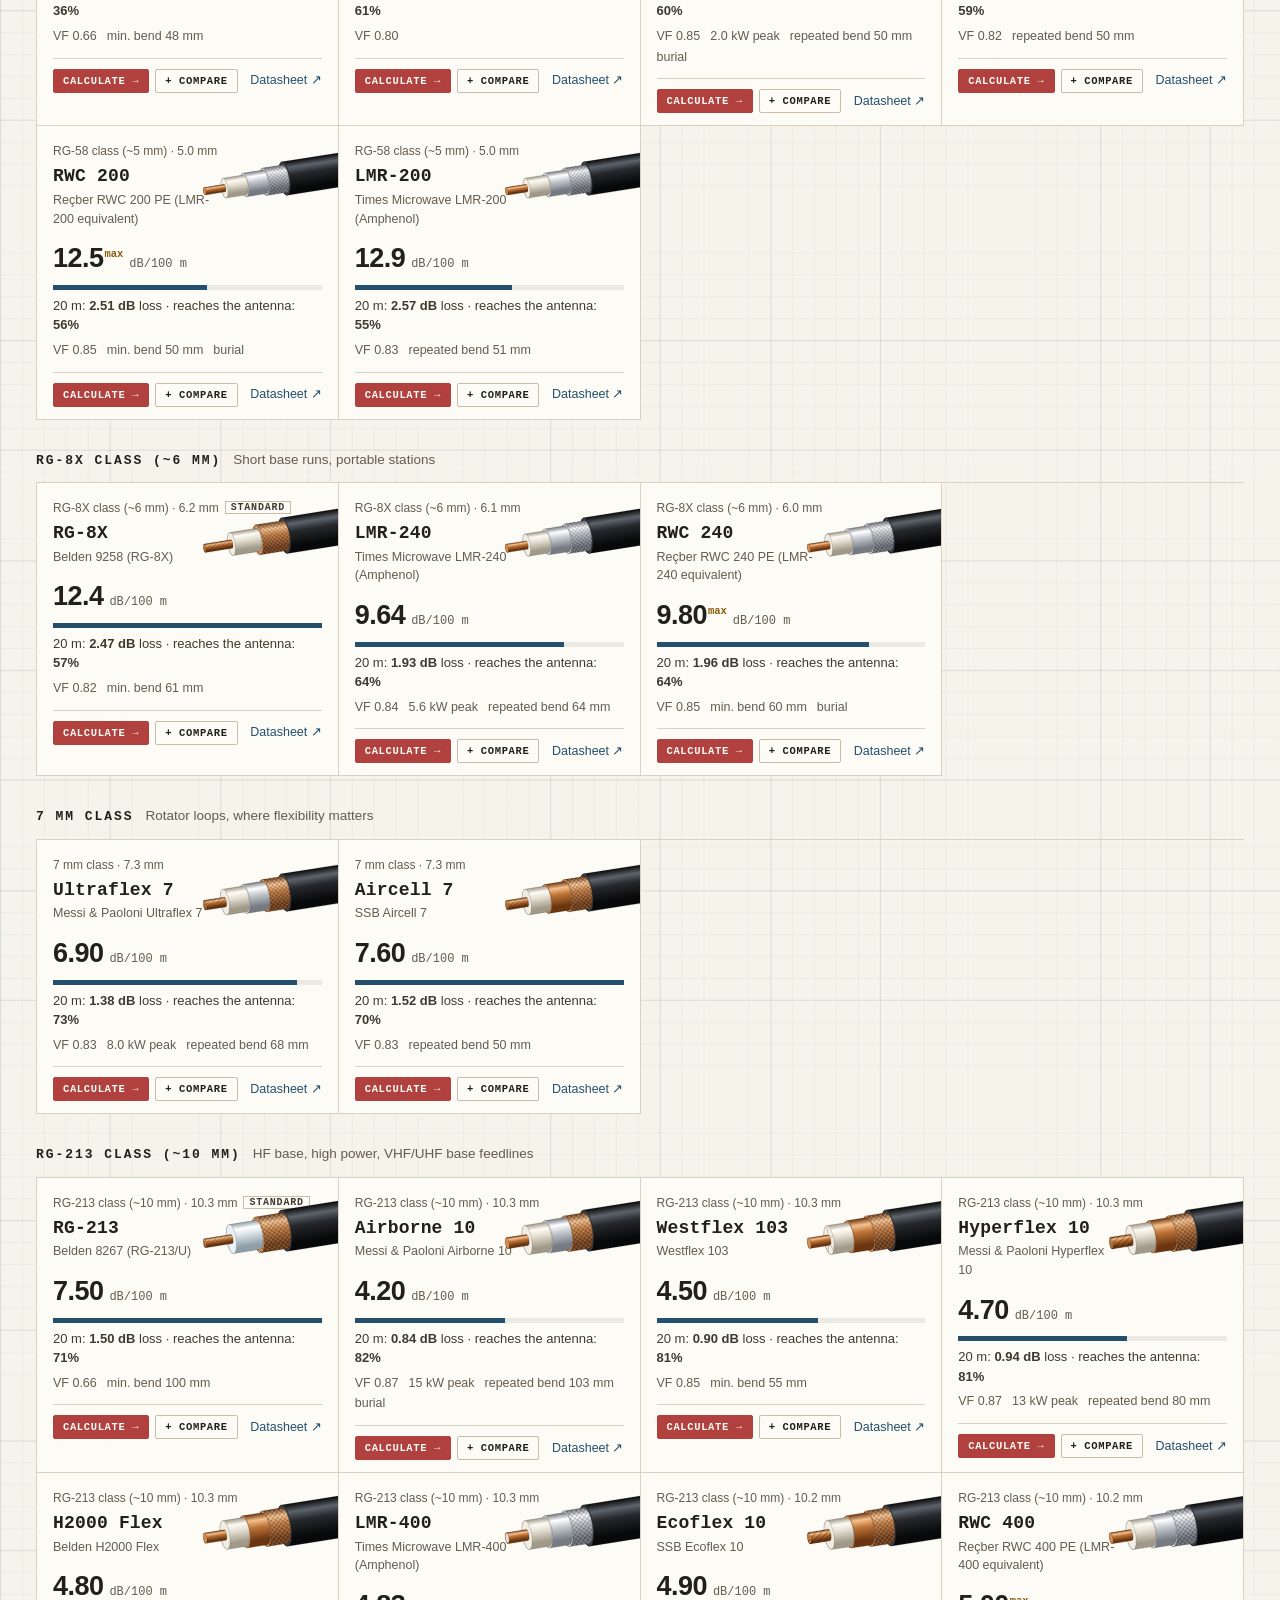
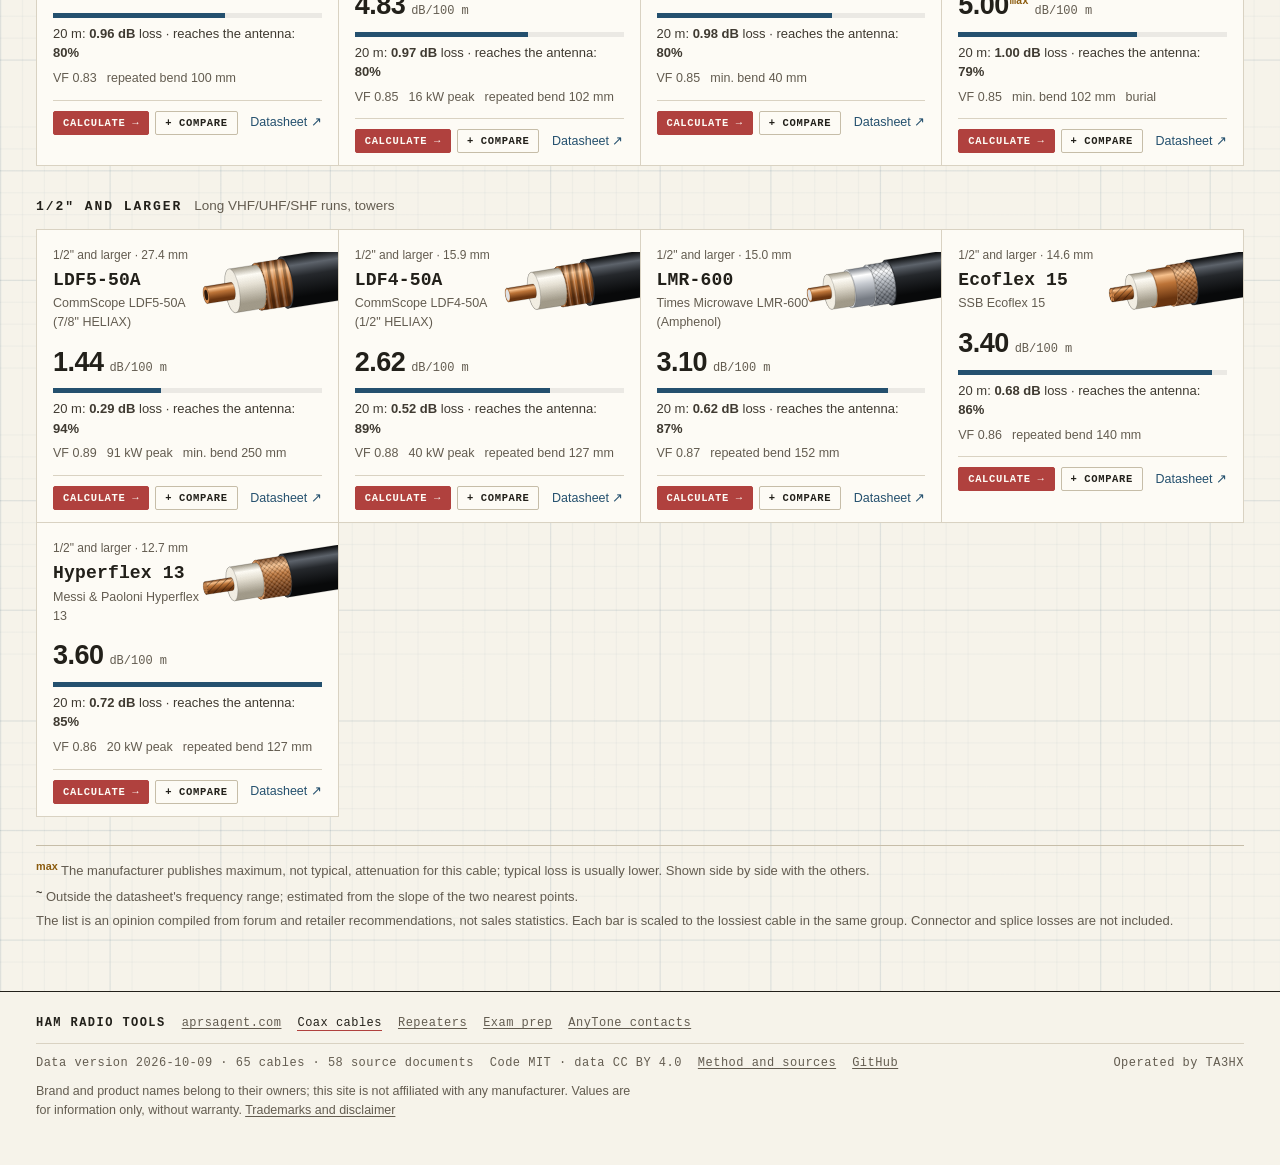
==== commit e2be3063: "aprsagent.com aile teması Site aprsagent.com ailesinin ortak tasarımına geçti (standart: _shared/apr" ====
--- a/site/index.html
+++ b/site/index.html
@@ -5,8 +5,8 @@
 <meta name="viewport" content="width=device-width, initial-scale=1.0, viewport-fit=cover">
 <title>Koaksiyel Kablo Veritabanı · TA3HX</title>
 <meta name="description" content="Amatör telsiz için kaynaklı koaksiyel kablo zayıflama veritabanı ve hesaplayıcı / Referenced coax cable attenuation database and calculator for amateur radio">
-<meta name="theme-color" content="#242424" media="(prefers-color-scheme: dark)">
-<meta name="theme-color" content="#fafafa" media="(prefers-color-scheme: light)">
+<meta name="theme-color" content="#1b1a16" media="(prefers-color-scheme: dark)">
+<meta name="theme-color" content="#f6f3ea" media="(prefers-color-scheme: light)">
 <link rel="icon" href="assets/icon.svg" type="image/svg+xml">
 <link rel="manifest" href="manifest.json">
 <link rel="apple-touch-icon" href="assets/apple-touch-icon.png">
@@ -28,14 +28,20 @@
 </head>
 <body>
 <a class="skip" href="#view" data-i="skip">İçeriğe geç</a>
-<header class="top">
-  <a class="brand" href="#/popular">
-    <img src="assets/icon.svg" alt="" width="28" height="28">
-    <span class="brand-txt"><b data-i="app_title">Koaksiyel Kablo Veritabanı</b><small>TA3HX</small></span>
-  </a>
-  <div class="top-ctl">
-    <button class="hdr-btn" id="btn-lang" type="button" aria-label="Dil / Language">EN</button>
+<header class="fam-bar">
+  <div class="fam-row">
+    <a class="fam-home" href="https://aprsagent.com/#tools" data-i-title="fam_home_title" title="aprsagent.com — Telsizci araçları">
+      <img src="assets/aprsagent-mark.svg" alt="" width="24" height="24"><span class="t">aprsagent.com</span>
+    </a>
+    <span class="fam-sep" aria-hidden="true"></span>
+    <a class="fam-site" href="#/popular" data-i-title="app_title" title="Koaksiyel Kablo Veritabanı">COAX<span>-DB</span></a>
+    <span class="sp"></span>
+    <div class="lang" role="group" aria-label="Dil / Language">
+      <button type="button" data-lang="en" aria-pressed="false">EN</button>
+      <button type="button" data-lang="tr" aria-pressed="true">TR</button>
+    </div>
     <button class="hdr-btn" id="btn-theme" type="button" data-i-title="theme_toggle" title="Tema">◐</button>
+    <a class="ghl" href="https://github.com/TA3HRJ/coax-cable-database" rel="noopener">GitHub ↗</a>
   </div>
 </header>
 <nav class="tab-bar" role="tablist" aria-label="Sayfalar">
@@ -48,6 +54,6 @@
   <p class="loading" data-i="loading">Veri yükleniyor…</p>
   <noscript><p class="empty">Bu site JavaScript gerektirir. / This site requires JavaScript.</p></noscript>
 </main>
-<footer class="foot" id="foot"></footer>
+<footer class="fam-foot" id="foot"></footer>
 </body>
 </html>
--- a/site/css/app.css
+++ b/site/css/app.css
@@ -1,164 +1,209 @@
 /* Koaksiyel Kablo Veritabanı - TA3HX
-   Görsel dil aprs-agent ile aynı aileden (Adwaita): aynı değişken adları, 10px köşe, alt çizgili sekmeler.
-   Açık ve koyu tema ayrı ayrı tanımlıdır; renkler metin için en az 4.5:1 kontrast sağlar. */
+   Görsel dil: aprsagent.com site ailesi (C:\Claude Projects\_shared\aprsagent-site-standardi\).
+   Sıcak kâğıt üzerine teknik mürekkep, Maidenhead ızgarası, üstte airmail şeridi, mono büyük harf başlıklar,
+   2px köşe, ortak kenarlı tablolar. Açık tema esas; koyu tema ailenin koyu değerleriyle. */
 
 *{margin:0;padding:0;box-sizing:border-box}
 [hidden]{display:none!important}
 
 :root,html[data-theme="light"]{
-  --bg:#fafafa;--view:#ffffff;--card:#ffffff;--card-hover:#f6f8fb;
-  --fg:#1e1e1e;--fg2:#3d3d3d;--dim:#5e5c64;
-  --border:rgba(0,0,0,.12);--border2:rgba(0,0,0,.22);
-  --accent:#3584e4;--accent-fg:#fff;--link:#1c71d8;--accent-soft:rgba(53,132,228,.12);
-  --track:rgba(0,0,0,.08);--warn:#9c6e03;--warn-soft:rgba(229,165,10,.16);
-  --shadow:0 1px 2px rgba(0,0,0,.06),0 1px 1px rgba(0,0,0,.04);
-  --r:10px;
+  --bg:#f6f3ea;--bg2:#efebdf;--view:#fdfbf5;--card:#fdfbf5;--card-hover:#efebdf;
+  --fg:#22201a;--fg2:#3f3a31;--dim:#635c50;
+  --border:#d9d2c2;--border2:#c6bda8;--ink-line:#22201a;
+  --accent:#b0413e;--accent-fg:#fdfbf5;--accent2:#24506e;--link:#24506e;
+  --accent-soft:rgba(36,80,110,.08);--track:rgba(34,32,26,.08);
+  --warn:#8a5a0c;--warn-soft:rgba(181,122,24,.13);
+  --grid-a:rgba(36,80,110,.085);--grid-b:rgba(36,80,110,.038);
+  --shadow:none;--r:2px;--art-edge:rgba(0,0,0,.28);
+  --sans:-apple-system,BlinkMacSystemFont,"Segoe UI",Roboto,Arial,sans-serif;
+  --mono:ui-monospace,SFMono-Regular,Menlo,Consolas,monospace;
 }
 html[data-theme="dark"]{
-  --bg:#242424;--view:#1e1e1e;--card:#2e2e2e;--card-hover:#353535;
-  --fg:#ffffff;--fg2:#deddda;--dim:#a8a6a3;
-  --border:rgba(255,255,255,.15);--border2:rgba(255,255,255,.24);
-  --accent:#3584e4;--accent-fg:#fff;--link:#78aeed;--accent-soft:rgba(53,132,228,.22);
-  --track:rgba(255,255,255,.12);--warn:#f5c211;--warn-soft:rgba(245,194,17,.14);
-  --shadow:none;
+  --bg:#1b1a16;--bg2:#24221d;--view:#211f1a;--card:#211f1a;--card-hover:#2a2822;
+  --fg:#ece6d8;--fg2:#d2cbbb;--dim:#b3aa98;
+  --border:#3a362e;--border2:#4a453b;--ink-line:#8a826f;
+  --accent:#d0605c;--accent-fg:#1b1a16;--accent2:#7eaacb;--link:#8fb6d4;
+  --accent-soft:rgba(126,170,203,.12);--track:rgba(236,230,216,.12);
+  --warn:#d39a3a;--warn-soft:rgba(211,154,58,.14);
+  --grid-a:rgba(126,170,203,.07);--grid-b:rgba(126,170,203,.03);
+  --art-edge:rgba(255,255,255,.22);
 }
 
-/* Grafik kategorik paleti (dataviz referans, sabit sıra). Açık ve koyu ayrı adımlar. */
-:root,html[data-theme="light"]{--series-1:#2a78d6;--series-2:#eb6834;--series-3:#1baf7a;--series-4:#eda100;--series-5:#e87ba4;--series-6:#008300;--series-7:#4a3aa7;--series-8:#e34948;--grid:rgba(0,0,0,.09);--grid2:rgba(0,0,0,.045)}
-html[data-theme="dark"]{--series-1:#3987e5;--series-2:#d95926;--series-3:#199e70;--series-4:#c98500;--series-5:#d55181;--series-6:#008300;--series-7:#9085e9;--series-8:#e66767;--grid:rgba(255,255,255,.12);--grid2:rgba(255,255,255,.05)}
+/* Grafik kategorik paleti: ailenin renk aileleri (lacivert, kırmızı, camgöbeği, bakır, mor, yeşil, gül, zeytin),
+   dataviz doğrulayıcısıyla ölçüldü (2026-10-10): açıklık bandı, doygunluk, renk körlüğünde komşu ayrımı ≥ 9,8,
+   kâğıt ve koyu zeminde ≥ 3:1. Sıra sabittir. */
+:root,html[data-theme="light"]{--series-1:#1c67a4;--series-2:#b94642;--series-3:#0099a6;--series-4:#c38323;--series-5:#754d9e;--series-6:#36884d;--series-7:#cc6490;--series-8:#85861f;--grid:rgba(34,32,26,.10);--grid2:rgba(34,32,26,.045)}
+html[data-theme="dark"]{--series-1:#448bcb;--series-2:#d15c56;--series-3:#13a5b2;--series-4:#c48525;--series-5:#926abe;--series-6:#318c4c;--series-7:#d76797;--series-8:#969841;--grid:rgba(236,230,216,.12);--grid2:rgba(236,230,216,.05)}
 
 html{-webkit-text-size-adjust:100%;text-size-adjust:100%;background:var(--bg)}
-body{font-family:Cantarell,system-ui,-apple-system,"Segoe UI",sans-serif;background:var(--bg);color:var(--fg);
-  font-size:15px;line-height:1.45;min-height:100vh;display:flex;flex-direction:column;
-  padding-top:env(safe-area-inset-top);padding-bottom:env(safe-area-inset-bottom)}
+/* Maidenhead ızgarası: ince kareler, her beşte bir kalın çizgi */
+body{font:15px/1.5 var(--sans);color:var(--fg);min-height:100vh;display:flex;flex-direction:column;
+  padding-top:calc(5px + env(safe-area-inset-top));padding-bottom:env(safe-area-inset-bottom);
+  background:
+   repeating-linear-gradient(0deg,var(--grid-a) 0 1px,transparent 1px 110px),
+   repeating-linear-gradient(90deg,var(--grid-a) 0 1px,transparent 1px 110px),
+   repeating-linear-gradient(0deg,var(--grid-b) 0 1px,transparent 1px 22px),
+   repeating-linear-gradient(90deg,var(--grid-b) 0 1px,transparent 1px 22px),
+   var(--bg)}
+/* en üstte ince airmail şeridi */
+body::before{content:"";position:fixed;left:0;right:0;top:0;height:5px;z-index:99;
+  background:repeating-linear-gradient(45deg,#b0413e 0 9px,#f6f3ea 9px 18px,#24506e 18px 27px,#f6f3ea 27px 36px)}
 a{color:var(--link);text-decoration:none}
 a:hover{text-decoration:underline}
 button{font:inherit;color:inherit}
-:focus-visible{outline:2px solid var(--accent);outline-offset:2px;border-radius:4px}
-.skip{position:absolute;left:-9999px;top:8px;z-index:20;background:var(--accent);color:var(--accent-fg);padding:6px 12px;border-radius:8px}
+:focus-visible{outline:2px solid var(--accent2);outline-offset:2px;border-radius:var(--r)}
+.skip{position:absolute;left:-9999px;top:10px;z-index:120;background:var(--fg);color:var(--bg);padding:6px 12px;font:600 12px var(--mono)}
 .skip:focus{left:8px}
 .num{font-variant-numeric:tabular-nums}
-.mono{font-family:ui-monospace,Consolas,"Source Code Pro",monospace}
-
-/* ---------- üst çubuk ve sekmeler */
-.top{display:flex;align-items:center;gap:12px;padding:10px 16px;background:var(--view);border-bottom:1px solid var(--border)}
-.brand{display:flex;align-items:center;gap:10px;color:var(--fg)}
-.brand:hover{text-decoration:none}
-.brand-txt{display:flex;flex-direction:column;line-height:1.15}
-.brand-txt b{font-size:16px}
-.brand-txt small{color:var(--dim);font-size:12px;letter-spacing:.04em}
-.top-ctl{margin-left:auto;display:flex;gap:6px}
-.hdr-btn{background:var(--card);border:1px solid var(--border);color:var(--fg2);padding:5px 11px;border-radius:8px;cursor:pointer;font-size:13px;min-width:36px}
-.hdr-btn:hover{border-color:var(--border2)}
-
-.tab-bar{display:flex;gap:2px;padding:0 10px;background:var(--view);box-shadow:inset 0 -1px var(--border);overflow-x:auto;scrollbar-width:none;position:sticky;top:0;z-index:5}
+.mono{font-family:var(--mono)}
+
+/* ---------- başlık çubuğu: aprsagent.com'a geri bağlantı + site adı */
+.fam-bar{background:var(--bg);border-bottom:1px solid var(--ink-line)}
+.fam-bar .fam-row{display:flex;align-items:center;gap:14px;min-height:56px;max-width:1240px;margin:0 auto;padding:0 16px}
+.fam-home{display:inline-flex;align-items:center;gap:8px;color:var(--dim);font:600 12px var(--mono);
+  letter-spacing:.07em;text-transform:uppercase;white-space:nowrap}
+.fam-home img{width:24px;height:24px;display:block}
+.fam-home:hover{color:var(--accent);text-decoration:none}
+.fam-sep{width:1px;height:22px;background:var(--border2);flex:none}
+.fam-site{font:700 14px var(--mono);letter-spacing:.07em;text-transform:uppercase;color:var(--fg);white-space:nowrap}
+.fam-site span{color:var(--accent)}
+.fam-site:hover{text-decoration:none;color:var(--fg)}
+.fam-bar .sp{flex:1}
+.lang{display:flex;border:1px solid var(--ink-line);overflow:hidden}
+.lang button{border:0;background:transparent;color:var(--dim);font:12px var(--mono);padding:5px 11px;cursor:pointer;letter-spacing:.06em}
+.lang button[aria-pressed="true"]{background:var(--fg);color:var(--bg)}
+.hdr-btn{background:transparent;border:1px solid var(--ink-line);color:var(--dim);padding:4px 9px;cursor:pointer;font:13px var(--mono);line-height:1.2}
+.hdr-btn:hover{color:var(--fg);background:var(--bg2)}
+.ghl{color:var(--dim);font:12px var(--mono);letter-spacing:.06em;white-space:nowrap}
+.ghl:hover{color:var(--fg);text-decoration:none}
+
+/* ---------- sekmeler */
+.tab-bar{display:flex;gap:2px;padding:0 max(10px,calc((100% - 1240px) / 2 + 10px));background:var(--bg);border-bottom:1px solid var(--border2);
+  overflow-x:auto;scrollbar-width:none;position:sticky;top:5px;z-index:5}
 .tab-bar::-webkit-scrollbar{display:none}
-.tab-btn{padding:11px 14px;border-bottom:2px solid transparent;color:var(--dim);font-size:14px;white-space:nowrap;display:flex;align-items:center;gap:6px}
-.tab-btn:hover{color:var(--fg2);text-decoration:none}
+.tab-btn{padding:11px 12px;border-bottom:2px solid transparent;margin-bottom:-1px;color:var(--dim);font:600 12px var(--mono);
+  letter-spacing:.09em;text-transform:uppercase;white-space:nowrap;display:flex;align-items:center;gap:6px}
+.tab-btn:hover{color:var(--fg);text-decoration:none}
 .tab-btn.active{color:var(--fg);border-bottom-color:var(--accent)}
-.badge{background:var(--accent);color:var(--accent-fg);border-radius:9px;font-size:11px;padding:0 6px;line-height:17px}
-
-main{flex:1;width:100%;max-width:1240px;margin:0 auto;padding:18px 16px 32px}
+.badge{background:var(--accent);color:var(--accent-fg);font:700 10.5px var(--mono);padding:0 5px;line-height:16px;letter-spacing:0}
+
+main{flex:1;width:100%;max-width:1240px;margin:0 auto;padding:26px 16px 36px}
 main:focus{outline:none}
 .loading,.empty{color:var(--dim);padding:40px 0;text-align:center}
 
 /* ---------- sayfa başlığı ve denetimler */
-.page-head{margin-bottom:14px}
-.page-head h1{font-size:22px;font-weight:700;letter-spacing:-.01em}
-.page-head p{color:var(--dim);margin-top:4px;max-width:70ch}
-
-.controls{position:static;z-index:4;background:color-mix(in srgb,var(--bg) 92%,transparent);backdrop-filter:blur(6px);
-  padding:10px 0 12px;margin-bottom:6px;border-bottom:1px solid var(--border);display:flex;flex-wrap:wrap;gap:10px 18px;align-items:center}
+.page-head{margin-bottom:16px}
+.page-head h1{font-size:clamp(24px,3.2vw,32px);font-weight:700;letter-spacing:-.025em;line-height:1.15}
+.page-head p{color:var(--dim);margin-top:6px;max-width:70ch;font-size:15.5px}
+
+.controls{position:static;z-index:4;background:color-mix(in srgb,var(--bg) 94%,transparent);backdrop-filter:blur(6px);
+  padding:10px 0 12px;margin-bottom:6px;border-bottom:1px solid var(--border2);display:flex;flex-wrap:wrap;gap:10px 18px;align-items:center}
 .ctl-group{display:flex;align-items:center;gap:8px;flex-wrap:wrap}
-.ctl-label{color:var(--dim);font-size:13px}
+.ctl-label{color:var(--dim);font:600 11px var(--mono);letter-spacing:.1em;text-transform:uppercase}
 .chips{display:flex;flex-wrap:wrap;gap:4px}
-.chip{border:1px solid var(--border);background:var(--card);color:var(--fg2);border-radius:999px;padding:3px 10px;font-size:13px;cursor:pointer;white-space:nowrap}
-.chip:hover{border-color:var(--border2)}
-.chip[aria-pressed="true"]{background:var(--accent);border-color:var(--accent);color:var(--accent-fg)}
-.chip small{opacity:.75;margin-left:4px;font-size:11px}
-.seg{display:inline-flex;border:1px solid var(--border);border-radius:8px;overflow:hidden}
-.seg button{background:var(--card);border:0;padding:4px 10px;font-size:13px;cursor:pointer;color:var(--fg2)}
-.seg button+button{border-left:1px solid var(--border)}
-.seg button[aria-pressed="true"]{background:var(--accent);color:var(--accent-fg)}
+.chip{border:1px solid var(--border2);background:var(--card);color:var(--fg2);border-radius:var(--r);padding:3px 9px;font:12.5px var(--mono);cursor:pointer;white-space:nowrap}
+.chip:hover{border-color:var(--ink-line)}
+.chip[aria-pressed="true"]{background:var(--fg);border-color:var(--fg);color:var(--bg)}
+.chip small{opacity:.7;margin-left:4px;font-size:11px}
+.seg{display:inline-flex;border:1px solid var(--ink-line);overflow:hidden}
+.seg button{background:transparent;border:0;padding:4px 10px;font:12.5px var(--mono);cursor:pointer;color:var(--dim)}
+.seg button+button{border-left:1px solid var(--ink-line)}
+.seg button[aria-pressed="true"]{background:var(--fg);color:var(--bg)}
 .len{display:flex;align-items:center;gap:8px}
 .len input[type=range]{width:160px;accent-color:var(--accent)}
-.len input[type=number]{width:64px;padding:3px 6px;border:1px solid var(--border);border-radius:6px;background:var(--card);color:var(--fg);font:inherit;font-size:14px}
-
-/* ---------- bölümler ve kartlar */
-.section{margin-top:22px}
-.section-head{display:flex;align-items:baseline;gap:10px;flex-wrap:wrap;margin-bottom:10px}
-.section-head h2{font-size:17px;font-weight:700}
-.section-head p{color:var(--dim);font-size:13px}
-.grid{display:grid;grid-template-columns:repeat(auto-fill,minmax(250px,1fr));gap:12px}
-
-.card{background:var(--card);border:1px solid var(--border);border-radius:var(--r);padding:14px 14px 12px;box-shadow:var(--shadow);
-  display:flex;flex-direction:column;gap:6px;position:relative}
-.card:hover{border-color:var(--border2)}
-.card.is-std{border-left:3px solid var(--dim)}
+.len input[type=number]{width:70px;padding:3px 6px;border:1px solid var(--border2);border-radius:var(--r);background:var(--card);color:var(--fg);font:14px var(--mono)}
+
+/* ---------- bölümler ve kartlar (ortak kenarlı tablo) */
+.section{margin-top:30px}
+.section-head{display:flex;align-items:baseline;gap:12px;flex-wrap:wrap;margin-bottom:12px}
+.section-head h2{font:700 13px var(--mono);letter-spacing:.15em;text-transform:uppercase}
+.section-head p{color:var(--dim);font-size:13.5px}
+.grid{display:grid;grid-template-columns:repeat(auto-fill,minmax(250px,1fr));gap:0;border-top:1px solid var(--border);border-left:1px solid var(--border)}
+
+.card{background:var(--card);border-right:1px solid var(--border);border-bottom:1px solid var(--border);padding:16px 16px 12px;
+  display:flex;flex-direction:column;gap:6px;position:relative;overflow:hidden}
+.card:hover{background:color-mix(in srgb,var(--card) 70%,var(--bg2))}
+/* kablo kesiti: sağ üstte, kartın sağ kenarından taşar; başlık ve alt satır ona yer bırakır */
+.c-art{position:absolute;top:22px;right:0;width:min(150px,46%);pointer-events:none}
+.c-art svg{display:block;width:100%;height:auto}
+.card .c-title,.card .c-sub{max-width:calc(100% - min(132px,40%))}
 .c-class{font-size:12px;color:var(--dim);display:flex;gap:6px;align-items:center}
-.tag{font-size:11px;border:1px solid var(--border);border-radius:5px;padding:0 5px;color:var(--fg2)}
-.c-title{font-size:19px;font-weight:700;line-height:1.15;letter-spacing:-.01em;color:var(--fg)}
-.c-title:hover{color:var(--link)}
-.c-sub{font-size:12.5px;color:var(--dim);margin-top:-3px}
+.tag{font:600 10px var(--mono);letter-spacing:.08em;text-transform:uppercase;border:1px solid var(--border2);padding:0 5px;color:var(--fg2)}
+.c-title{font:700 18px var(--mono);line-height:1.15;letter-spacing:.01em;color:var(--fg)}
+.c-title:hover{color:var(--accent);text-decoration:none}
+.c-sub{font-size:12.5px;color:var(--dim);margin-top:-2px}
 .c-value{display:flex;align-items:baseline;gap:6px;margin-top:4px}
-.c-value .v{font-size:26px;font-weight:700;font-variant-numeric:tabular-nums;letter-spacing:-.02em}
-.c-value .u{font-size:12.5px;color:var(--dim)}
+.c-value .v{font-size:27px;font-weight:700;font-variant-numeric:tabular-nums;letter-spacing:-.02em}
+.c-value .u{font:12px var(--mono);color:var(--dim)}
 .c-value.na .v{font-size:15px;font-weight:400;color:var(--dim)}
-sup.ind{font-size:11px;font-weight:600;color:var(--warn);margin-left:1px;cursor:help;letter-spacing:0}
+sup.ind{font:600 10.5px var(--mono);color:var(--warn);margin-left:1px;cursor:help;letter-spacing:0}
 sup.ind.est{color:var(--fg2);font-size:13px;font-weight:700}
-.bar{height:6px;background:var(--track);border-radius:3px;overflow:hidden}
-.bar>span{display:block;height:100%;background:var(--accent);border-radius:3px}
+.bar{height:5px;background:var(--track);overflow:hidden}
+.bar>span{display:block;height:100%;background:var(--accent2)}
 .c-line{font-size:13px;color:var(--fg2)}
 .c-line b{font-variant-numeric:tabular-nums}
 .c-meta{font-size:12.5px;color:var(--dim);display:flex;flex-wrap:wrap;gap:2px 10px}
-.c-actions{display:flex;gap:6px;align-items:center;margin-top:4px;padding-top:8px;border-top:1px solid var(--border)}
-.btn{border:1px solid var(--border);background:transparent;border-radius:7px;padding:4px 10px;font-size:13px;cursor:pointer;color:var(--fg2)}
-.btn:hover{border-color:var(--border2);text-decoration:none}
-.btn.primary{background:var(--accent-soft);border-color:transparent;color:var(--link)}
-.btn[aria-pressed="true"]{background:var(--accent);border-color:var(--accent);color:var(--accent-fg)}
-.c-actions .src{margin-left:auto;font-size:12.5px}
+.c-actions{display:flex;gap:6px;align-items:center;margin-top:6px;padding-top:10px;border-top:1px solid var(--border)}
+.btn{border:1px solid var(--border2);background:transparent;border-radius:var(--r);padding:5px 9px;font:600 10.5px var(--mono);
+  letter-spacing:.06em;text-transform:uppercase;cursor:pointer;color:var(--fg);white-space:nowrap}
+.btn:hover{border-color:var(--ink-line);background:var(--bg2);text-decoration:none}
+.btn.primary{background:var(--accent);border-color:var(--accent);color:var(--accent-fg)}
+.btn.primary:hover{filter:brightness(1.07);background:var(--accent)}
+.btn[aria-pressed="true"]{background:var(--fg);border-color:var(--fg);color:var(--bg)}
+.c-actions .src{margin-left:auto;font-size:12.5px;white-space:nowrap}
 
 /* ---------- dipnot ve alt bilgi */
-.notes{margin-top:28px;padding-top:12px;border-top:1px solid var(--border);color:var(--dim);font-size:13px;display:grid;gap:4px}
+.notes{margin-top:28px;padding-top:12px;border-top:1px solid var(--border2);color:var(--dim);font-size:13px;display:grid;gap:4px}
 .notes sup{color:var(--warn);font-weight:600}
 .notes sup.est{color:var(--fg2);font-weight:700}
-.soon{background:var(--card);border:1px dashed var(--border2);border-radius:var(--r);padding:28px;text-align:center;color:var(--fg2)}
+.soon{background:var(--card);border:1px dashed var(--border2);padding:28px;text-align:center;color:var(--fg2)}
 .soon p+p{margin-top:8px;color:var(--dim);font-size:13px}
-.foot{border-top:1px solid var(--border);background:var(--view);color:var(--dim);font-size:12.5px;padding:14px 16px;text-align:center}
-.foot a{color:var(--dim);text-decoration:underline}
-
-
-/* ---------- hesaplayıcı */
-.panel{background:var(--card);border:1px solid var(--border);border-radius:var(--r);padding:16px;box-shadow:var(--shadow)}
+sup.tm{font-size:.55em;font-weight:400;margin-left:1px;line-height:0}
+.tm-list{columns:2;column-gap:24px}
+@media (max-width:600px){.tm-list{columns:1}}
+
+.fam-foot{border-top:1px solid var(--ink-line);padding:24px 0 42px;color:var(--dim);font:12px var(--mono);letter-spacing:.04em;margin-top:24px;background:var(--bg)}
+.fam-foot .wrap{max-width:1240px;margin:0 auto;padding:0 16px}
+.fam-foot a{color:var(--dim);text-decoration:underline;text-underline-offset:2px}
+.fam-foot a:hover{color:var(--accent)}
+.fam-tools{display:flex;flex-wrap:wrap;gap:6px 16px;align-items:center;padding-bottom:12px;margin-bottom:12px;border-bottom:1px solid var(--border)}
+.fam-tools b{color:var(--fg);font-weight:700;text-transform:uppercase;letter-spacing:.12em}
+.fam-tools a[aria-current="page"]{color:var(--fg);text-decoration:none;border-bottom:1px solid var(--accent)}
+.fam-line{display:flex;flex-wrap:wrap;gap:6px 16px;align-items:center}
+.fam-line .sp{flex:1}
+.fam-legal{margin:12px 0 0;font:12.5px/1.5 var(--sans);letter-spacing:0;max-width:86ch}
+
+/* ---------- paneller ve hesaplayıcı */
+.panel{background:var(--card);border:1px solid var(--border);border-radius:var(--r);padding:18px}
 .calc{display:grid;grid-template-columns:minmax(280px,360px) 1fr;gap:16px;align-items:start}
 .calc-form{display:flex;flex-direction:column;gap:12px;position:sticky;top:56px}
 .field{display:flex;flex-direction:column;gap:5px}
-.field label{font-size:13px;color:var(--dim)}
-.field select,.field input[type=number]{width:100%;padding:7px 9px;border:1px solid var(--border);border-radius:8px;background:var(--view);color:var(--fg);font:inherit;font-size:15px}
-.field select:focus,.field input:focus{border-color:var(--accent);outline:none}
+.field label{font:600 11px var(--mono);letter-spacing:.1em;text-transform:uppercase;color:var(--dim)}
+.field select,.field input[type=number]{width:100%;padding:7px 9px;border:1px solid var(--border2);border-radius:var(--r);background:var(--view);color:var(--fg);font:inherit;font-size:15px}
+.field select:focus,.field input:focus{border-color:var(--accent2);outline:none}
 .row{display:flex;gap:8px;align-items:center}
 .row input[type=number]{flex:1;min-width:0}
 .row input[type=range]{flex:1.4;accent-color:var(--accent)}
-.unit{color:var(--dim);font-size:14px;min-width:28px}
+.unit{color:var(--dim);font:13px var(--mono);min-width:28px}
 .calc-out{display:flex;flex-direction:column;gap:16px;min-width:0}
-.hero-k{font-size:13px;color:var(--dim)}
-.hero-v{font-size:34px;font-weight:700;letter-spacing:-.02em;line-height:1.15}
+.hero-k{font:600 11px var(--mono);letter-spacing:.1em;text-transform:uppercase;color:var(--dim)}
+.hero-v{font-size:36px;font-weight:700;letter-spacing:-.02em;line-height:1.15}
 .hero-v small{font-size:17px;font-weight:600;color:var(--fg2)}
 .hero-s{font-size:13.5px;color:var(--fg2);margin-top:2px}
-.bar.big{height:9px;border-radius:5px;margin:12px 0 4px}
+.bar.big{height:8px;margin:12px 0 4px}
 .kv{display:grid;grid-template-columns:1fr auto;gap:0;margin-top:10px}
 .kv dt,.kv dd{padding:7px 0;border-bottom:1px solid var(--border);font-size:14px}
 .kv dt{color:var(--fg2)}
 .kv dd{text-align:right;padding-left:12px}
 .alerts{display:flex;flex-direction:column;gap:6px;margin-top:8px}
-.alert{font-size:13px;padding:7px 10px;border-radius:8px;border-left:3px solid}
+.alert{font-size:13px;padding:8px 11px;border-left:3px solid;background:var(--card)}
 .alert.warn{background:var(--warn-soft);border-color:var(--warn)}
-.alert.info{background:var(--accent-soft);border-color:var(--accent)}
+.alert.info{background:var(--accent-soft);border-color:var(--accent2)}
 .result-foot{margin-top:10px;font-size:12.5px;color:var(--dim)}
-.alts h2{font-size:16px}
+.alts h2{font:700 13px var(--mono);letter-spacing:.14em;text-transform:uppercase}
 .muted{color:var(--dim);font-size:13px;margin-top:2px}
-.alt-list{list-style:none;margin-top:8px;display:flex;flex-direction:column;gap:2px}
-.alt-list button{width:100%;display:grid;grid-template-columns:1fr 90px 80px;gap:8px;padding:7px 8px;border:0;background:transparent;border-radius:7px;cursor:pointer;text-align:left;font-size:14px;color:var(--fg)}
+.alt-list{list-style:none;margin-top:8px;display:flex;flex-direction:column;gap:0}
+.alt-list button{width:100%;display:grid;grid-template-columns:1fr 90px 80px;gap:8px;padding:7px 8px;border:0;border-bottom:1px solid var(--border);background:transparent;cursor:pointer;text-align:left;font-size:14px;color:var(--fg)}
 .alt-list button:hover{background:var(--card-hover)}
 .alt-list .num{text-align:right;color:var(--fg2)}
 .alt-list li.me button{background:var(--accent-soft);font-weight:600}
@@ -167,91 +212,117 @@
 
 /* ---------- grafik */
 .chart{position:relative;margin-top:6px}
-.chart svg{width:100%;height:auto;display:block;touch-action:pan-y}
+.chart .plot{position:relative}
+.chart .plot>svg{width:100%;height:auto;display:block;touch-action:pan-y}
 .chart .g-major{stroke:var(--grid);stroke-width:1}
 .chart .g-minor{stroke:var(--grid2);stroke-width:1}
-.chart .ax{fill:var(--dim);font-size:11px;font-variant-numeric:tabular-nums}
-.chart .ax-t{fill:var(--dim);font-size:11px}
+.chart .ax{fill:var(--dim);font:11px var(--mono);font-variant-numeric:tabular-nums}
+.chart .ax-t{fill:var(--dim);font:11px var(--mono)}
 .chart .s-line{fill:none;stroke-width:2;stroke-linejoin:round;stroke-linecap:round}
 .chart .s-mark{stroke:var(--card);stroke-width:2}
-.chart .s-label{fill:var(--fg2);font-size:12px}
+.chart .s-label{fill:var(--fg2);font:12px var(--mono)}
 .chart .cross{stroke:var(--dim);stroke-width:1;stroke-dasharray:3 3}
+/* Karşılaştır: seçili frekans işareti ve sonuç kutusu */
+.chart .pin-line{stroke:var(--fg);stroke-width:1.5}
+.chart .pin-dot{stroke:var(--card);stroke-width:2}
+.pin-box{position:absolute;background:var(--view);border:1px solid var(--ink-line);border-left-width:3px;padding:8px 10px;font-size:12.5px;
+  min-width:190px;max-width:62%;z-index:2}
+.pin-box b{font-weight:600}
+.pin-box>b{display:block;margin-bottom:4px;font:700 11px var(--mono);letter-spacing:.06em}
+.pin-box div{display:flex;align-items:center;gap:6px;white-space:nowrap}
+.pin-box i{width:10px;height:10px;display:inline-block;flex:none}
+.pin-box span{margin-left:auto;padding-left:10px;font-variant-numeric:tabular-nums}
+.pin-more{margin-top:6px;padding:0;border:0;background:none;color:var(--link);font:600 11px var(--mono);letter-spacing:.04em;cursor:pointer}
+.pin-more:hover{text-decoration:underline}
+@media (prefers-reduced-motion:no-preference){.pin-box{animation:pin-in .35s ease-out}}
+@keyframes pin-in{from{box-shadow:0 0 0 3px color-mix(in srgb,var(--accent2) 25%,transparent)}}
+/* dar ekranda kutu grafiğin altına iner, eğrileri kapatmaz */
+@media (max-width:640px){.pin-box{position:static;max-width:none;margin-top:8px}}
 .legend{display:flex;flex-wrap:wrap;gap:4px 14px;margin-top:8px;font-size:13px;color:var(--fg2)}
 .legend span{display:inline-flex;align-items:center;gap:6px}
-.tip{position:absolute;pointer-events:none;background:var(--view);border:1px solid var(--border2);border-radius:8px;padding:7px 9px;font-size:12.5px;box-shadow:0 4px 14px rgba(0,0,0,.18);min-width:170px;z-index:3}
-.tip b{display:block;margin-bottom:3px}
+.tip{position:absolute;pointer-events:none;background:var(--view);border:1px solid var(--ink-line);padding:7px 9px;font-size:12.5px;min-width:170px;z-index:3}
+.tip b{display:block;margin-bottom:3px;font:700 11px var(--mono)}
 .tip div{display:flex;align-items:center;gap:6px}
-.tip i,.dot,.sel-chip i{width:10px;height:10px;border-radius:3px;display:inline-block;flex:none}
+.tip i,.dot,.sel-chip i{width:10px;height:10px;display:inline-block;flex:none}
 .tip span{margin-left:auto;padding-left:10px;font-variant-numeric:tabular-nums}
 
 /* ---------- karşılaştırma */
 .picker{display:flex;flex-wrap:wrap;gap:8px;align-items:center;margin-bottom:12px}
-.picker select{padding:6px 8px;border:1px solid var(--border);border-radius:8px;background:var(--view);color:var(--fg);font:inherit;font-size:14px;max-width:100%}
+.picker select{padding:6px 8px;border:1px solid var(--border2);border-radius:var(--r);background:var(--view);color:var(--fg);font:inherit;font-size:14px;max-width:100%}
 .sel-list{display:flex;flex-wrap:wrap;gap:6px}
-.sel-chip{display:inline-flex;align-items:center;gap:6px;border:1px solid var(--border);border-radius:999px;padding:3px 6px 3px 10px;font-size:13.5px;background:var(--view);color:var(--fg)}
+.sel-chip{display:inline-flex;align-items:center;gap:6px;border:1px solid var(--border2);padding:3px 6px 3px 10px;font:13px var(--mono);background:var(--view);color:var(--fg)}
 .sel-chip a{color:var(--fg)}
 .sel-chip .x{border:0;background:transparent;cursor:pointer;color:var(--dim);font-size:16px;line-height:1;padding:0 4px}
-.sel-chip .x:hover{color:var(--fg)}
+.sel-chip .x:hover{color:var(--accent)}
 .sel-chip small{color:var(--dim)}
 .cmp-ctl{display:flex;flex-direction:column;gap:10px;margin-bottom:12px}
 .ctl-row{display:flex;flex-wrap:wrap;gap:10px 18px}
-.mini{display:flex;align-items:center;gap:6px;font-size:13px;color:var(--dim)}
-.mini input{width:84px;padding:4px 6px;border:1px solid var(--border);border-radius:6px;background:var(--view);color:var(--fg);font:inherit;font-size:14px}
+.mini{display:flex;align-items:center;gap:6px;font:600 11px var(--mono);letter-spacing:.06em;text-transform:uppercase;color:var(--dim)}
+.mini input{width:84px;padding:4px 6px;border:1px solid var(--border2);border-radius:var(--r);background:var(--view);color:var(--fg);font:14px var(--mono);text-transform:none;letter-spacing:0}
+.mini .unit{text-transform:none}
 .panel+.panel{margin-top:12px}
-.h2{font-size:16px;font-weight:700;margin-bottom:6px}
-.h3{font-size:14px;font-weight:700;margin:14px 0 6px}
+.h2{font:700 12.5px var(--mono);letter-spacing:.14em;text-transform:uppercase;margin-bottom:10px}
+.h3{font:700 11.5px var(--mono);letter-spacing:.12em;text-transform:uppercase;margin:16px 0 6px}
 
 /* ---------- tablolar */
 .table-wrap{overflow-x:auto}
 .tbl{width:100%;border-collapse:collapse;font-size:14px}
 .tbl th,.tbl td{padding:7px 8px;border-bottom:1px solid var(--border);text-align:left;vertical-align:top}
-.tbl th{font-size:12.5px;color:var(--dim);font-weight:600;white-space:nowrap}
+.tbl th{font:600 10.5px var(--mono);letter-spacing:.09em;text-transform:uppercase;color:var(--dim);white-space:nowrap;border-bottom-color:var(--border2)}
 .tbl .r{text-align:right}
 .tbl td .sub{font-size:12px;color:var(--dim)}
 .tbl small{color:var(--dim)}
 .tbl .dot{margin-right:7px;vertical-align:-1px}
 .tbl tbody tr:hover{background:var(--card-hover)}
 .tbl.compact td,.tbl.compact th{padding:4px 8px;font-size:13px}
-.sortable th button{background:none;border:0;cursor:pointer;color:inherit;font:inherit;padding:0}
+.sortable th button{background:none;border:0;cursor:pointer;color:inherit;font:inherit;letter-spacing:inherit;text-transform:inherit;padding:0}
 .sortable th.r button{text-align:right}
 .warn-t{color:var(--warn);font-weight:600}
 .filters{display:flex;flex-wrap:wrap;gap:8px;align-items:center;margin-bottom:12px}
-.filters input,.filters select{padding:6px 8px;border:1px solid var(--border);border-radius:8px;background:var(--view);color:var(--fg);font:inherit;font-size:14px}
+.filters input,.filters select{padding:6px 8px;border:1px solid var(--border2);border-radius:var(--r);background:var(--view);color:var(--fg);font:inherit;font-size:14px}
 .filters input[type=search]{flex:1 1 220px;min-width:180px}
 .filters .muted{margin-left:auto}
 
 /* ---------- kablo detayı */
-.detail-head h1{font-size:28px}
-.top-actions{border-top:0;padding-top:0;margin-top:10px}
+.detail-head h1{font:700 clamp(26px,3.6vw,34px) var(--mono);letter-spacing:.01em}
+.top-actions{border-top:0;padding-top:0;margin-top:12px}
 .warn-tag{color:var(--warn);border-color:var(--warn)}
 .detail-grid{display:grid;grid-template-columns:minmax(0,1.35fr) minmax(0,1fr);gap:12px;align-items:start}
 .detail-grid .col{display:flex;flex-direction:column;min-width:0}
-.band-grid{display:grid;grid-template-columns:repeat(6,1fr);gap:6px}
-.bcell{background:var(--view);border:1px solid var(--border);border-radius:8px;padding:6px 8px;display:flex;flex-direction:column}
-.bl{font-size:12px;color:var(--dim)}
+.art-panel{margin:0}
+.art-fig{background:var(--bg2);border:1px solid var(--border)}
+.art-fig svg{display:block;width:100%;height:auto;max-height:190px}
+.art-legend{margin:10px 0 6px;padding-left:22px;font-size:13.5px;display:flex;flex-direction:column;gap:3px}
+.art-legend b{font:700 11px var(--mono);letter-spacing:.08em;text-transform:uppercase;margin-right:6px}
+.band-grid{display:grid;grid-template-columns:repeat(6,1fr);gap:0;border-top:1px solid var(--border);border-left:1px solid var(--border)}
+.bcell{background:var(--view);border-right:1px solid var(--border);border-bottom:1px solid var(--border);padding:6px 8px;display:flex;flex-direction:column}
+.bl{font:11px var(--mono);color:var(--dim)}
 .bv{font-size:16px;font-weight:600}
 .kv.specs dd{text-align:right;font-size:13.5px}
 .kv.specs dt{font-size:13.5px}
-.note-box{margin-top:10px;font-size:13px;background:var(--accent-soft);border-radius:8px;padding:8px 10px}
+.note-box{margin-top:10px;font-size:13px;background:var(--bg2);border-left:3px solid var(--accent2);padding:8px 10px}
 .src-list{list-style:none;display:flex;flex-direction:column;gap:8px;font-size:13.5px}
 .src-list li{display:flex;gap:10px}
-.src-list .sid{font-family:ui-monospace,Consolas,monospace;font-size:12px;color:var(--dim);min-width:38px}
-.src-list li:target{background:var(--accent-soft);border-radius:6px}
+.src-list .sid{font:12px var(--mono);color:var(--dim);min-width:38px}
+.src-list li:target{background:var(--accent-soft)}
 .small{font-size:12px}
 .sim{display:flex;flex-wrap:wrap;gap:6px}
 .prose{max-width:860px;line-height:1.6}
-.prose h2{font-size:17px;margin:14px 0 6px}
+.prose h2{font:700 12.5px var(--mono);letter-spacing:.14em;text-transform:uppercase;margin:20px 0 8px}
 .prose h2:first-child{margin-top:0}
 .prose p+p{margin-top:8px}
+.prose ul{padding-left:20px;margin:6px 0 8px}
+.prose li+li{margin-top:3px}
 @media (max-width:900px){.detail-grid{grid-template-columns:minmax(0,1fr)}.band-grid{grid-template-columns:repeat(4,1fr)}}
 @media (max-width:600px){.band-grid{grid-template-columns:repeat(3,1fr)}.filters .muted{margin-left:0}}
 @media (max-width:600px){
-  .top{padding:8px 12px}
-  .brand-txt b{font-size:15px}
-  main{padding:12px 12px 24px}
-  .controls{top:42px;gap:8px}
+  .fam-bar .fam-row{gap:10px;padding:0 12px}
+  .fam-home .t{display:none}
+  .ghl{display:none}
+  main{padding:18px 12px 24px}
+  .controls{top:46px;gap:8px}
   .len input[type=range]{width:120px}
   .grid{grid-template-columns:1fr}
 }
-@media (min-width:900px){.controls{position:sticky;top:44px}}
+@media (min-width:900px){.controls{position:sticky;top:46px}}
 @media (prefers-reduced-motion:no-preference){.card,.chip,.btn,.hdr-btn{transition:border-color .15s,background-color .15s}}
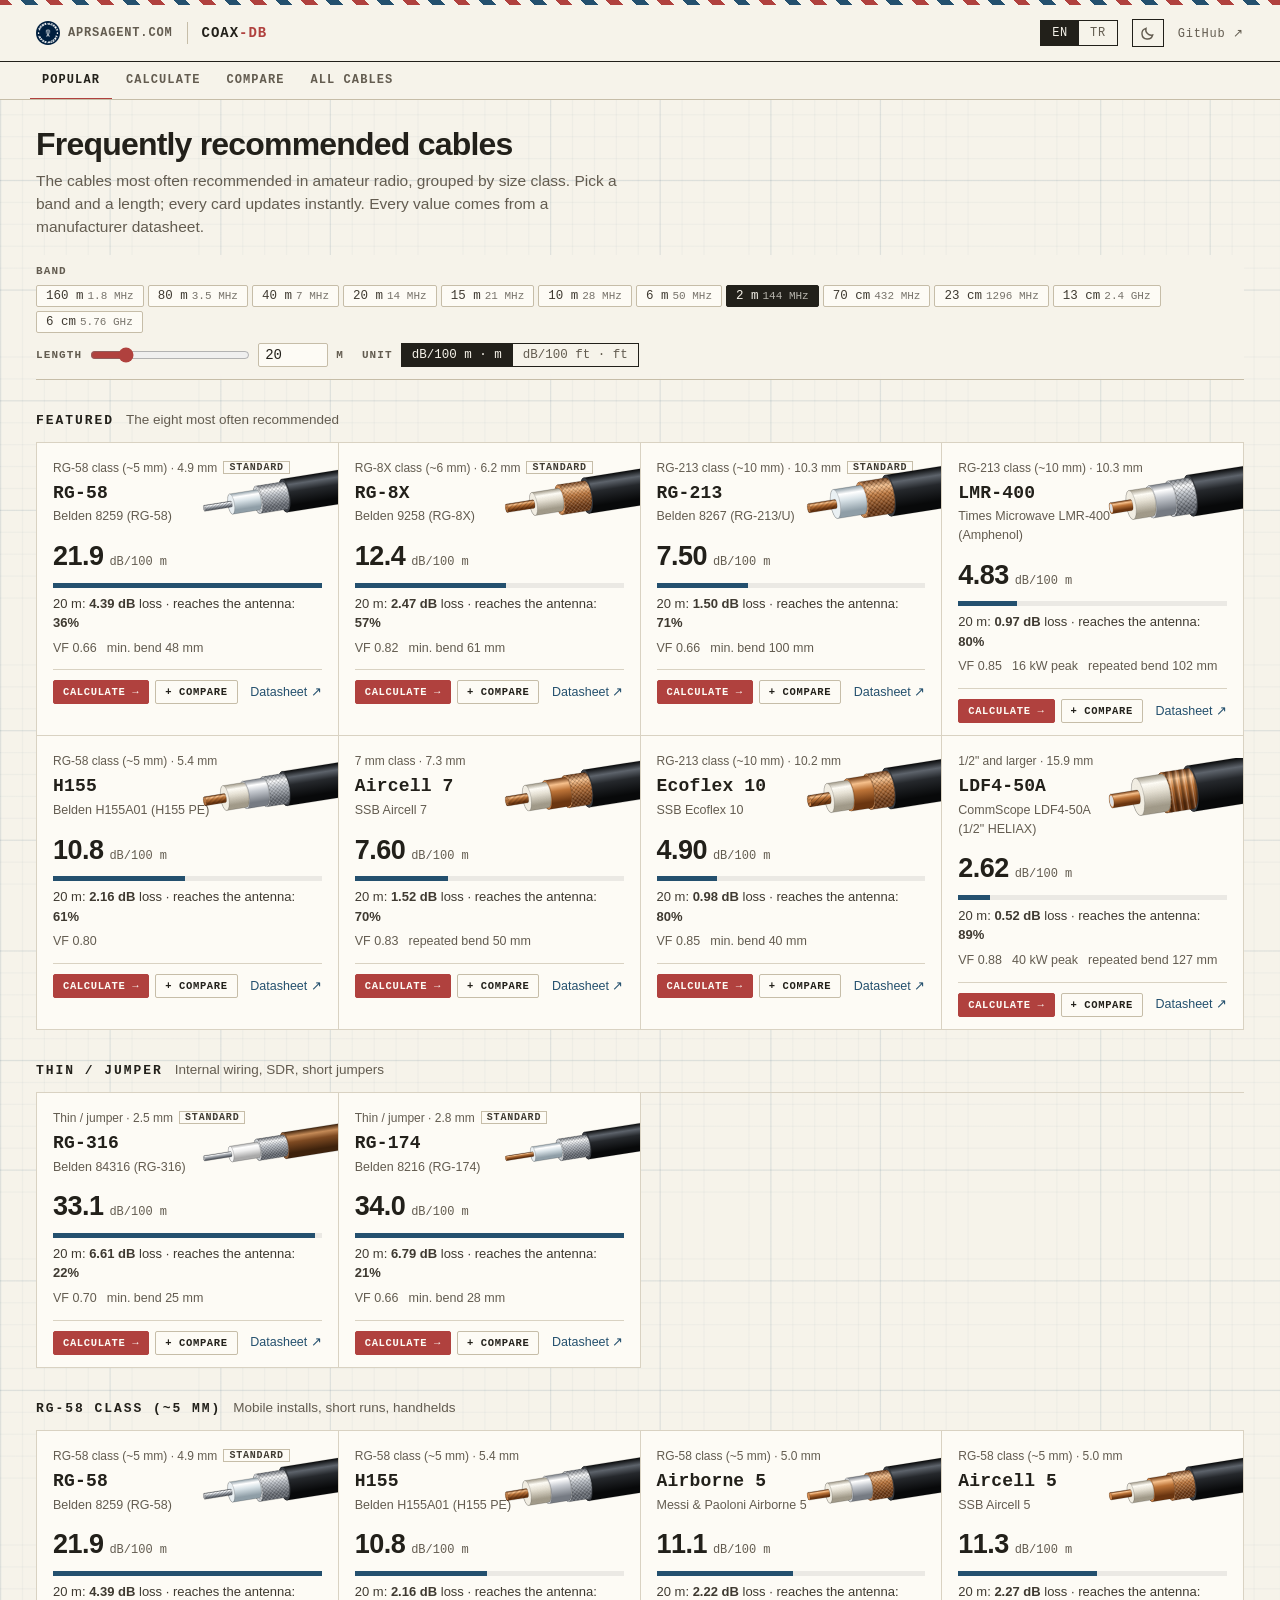
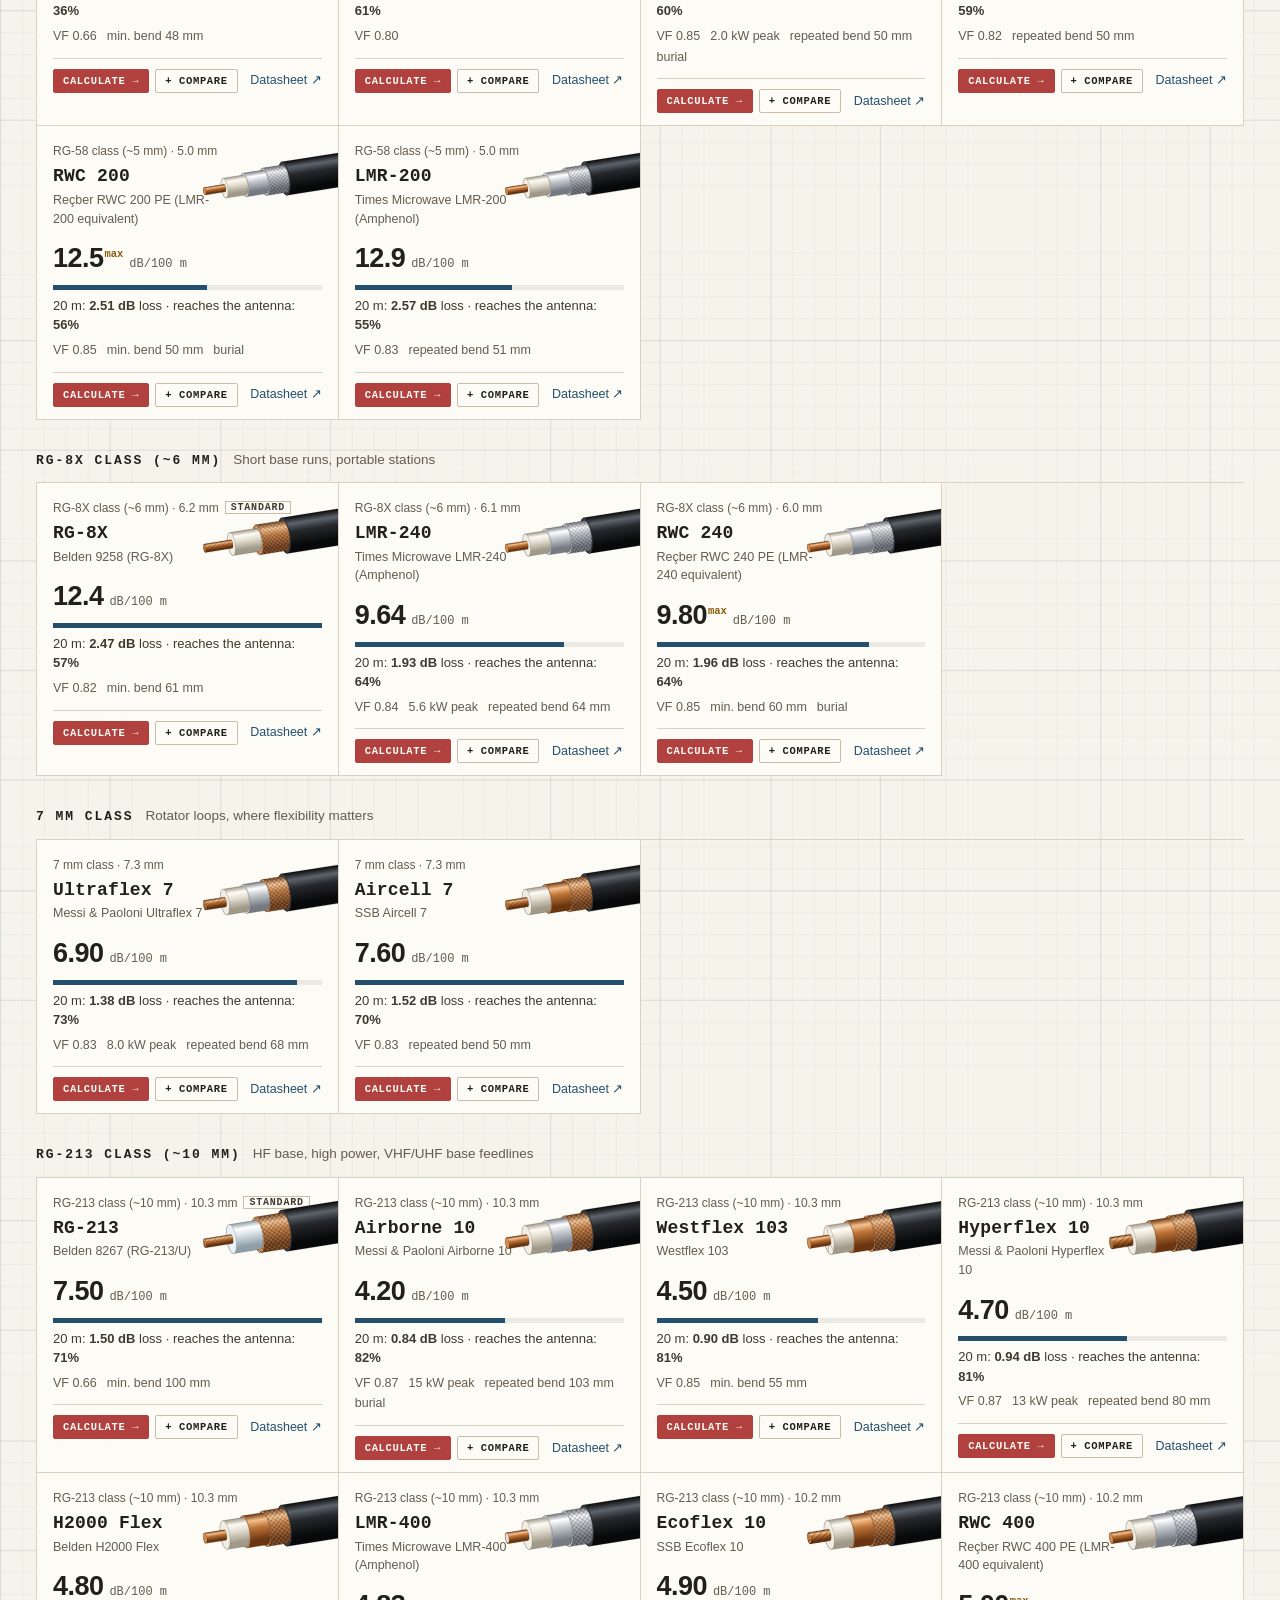
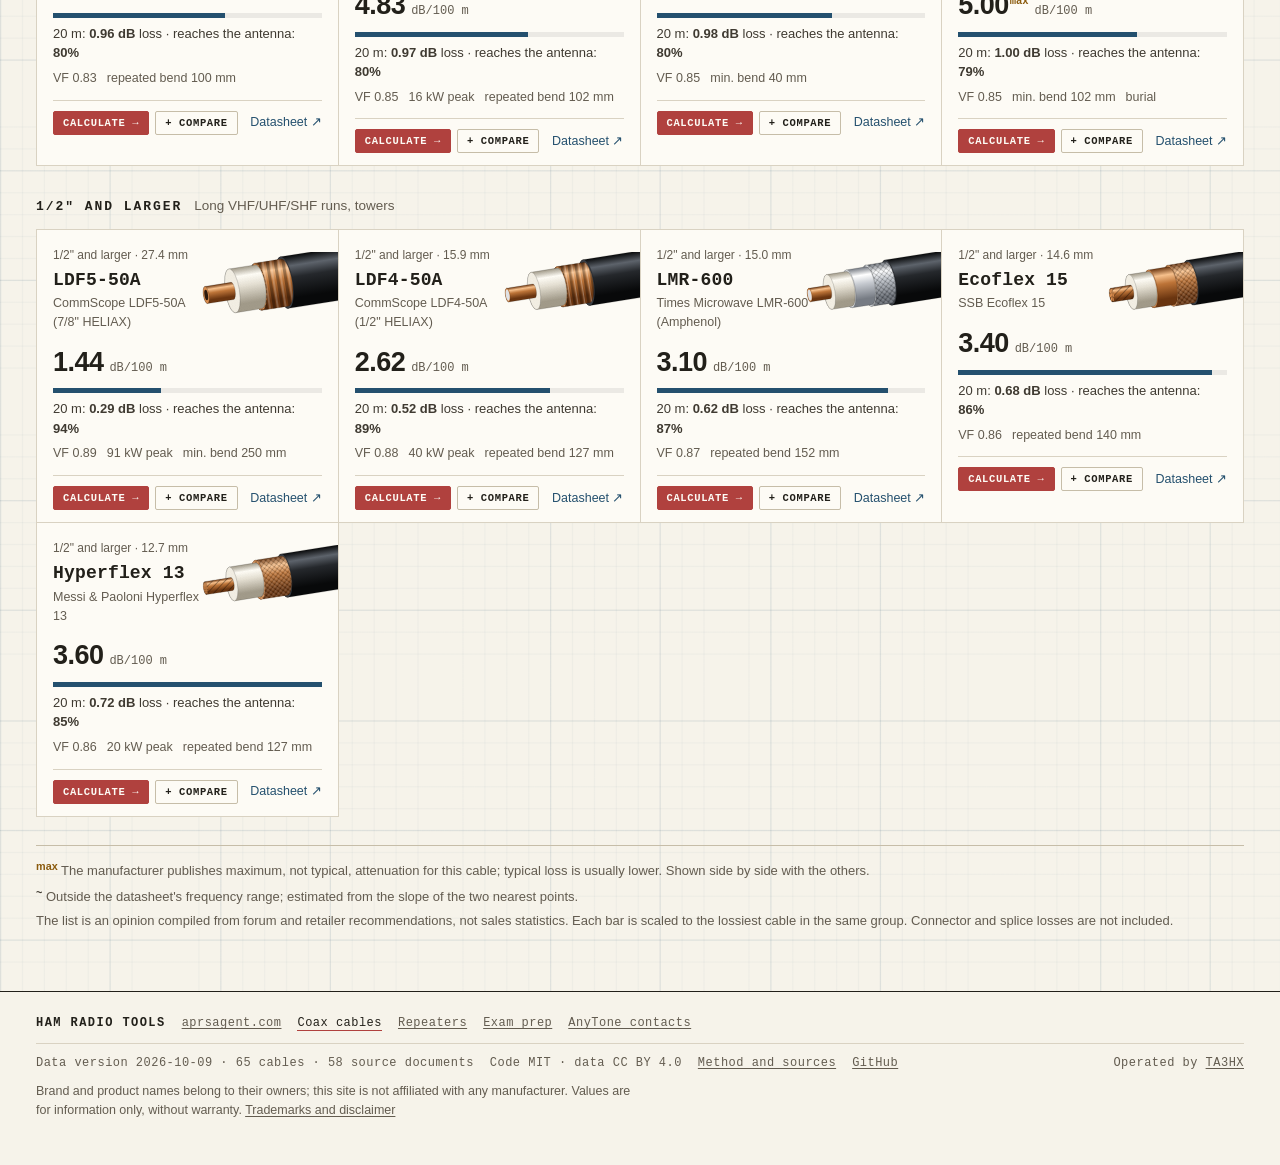
==== commit 69e62a65: "Tema düğmesi aile standardına (1.3); varsayılan açık; çağrı işareti QRZ'ye bağlı - Başlıktaki ◐ düğm" ====
--- a/site/index.html
+++ b/site/index.html
@@ -5,19 +5,19 @@
 <meta name="viewport" content="width=device-width, initial-scale=1.0, viewport-fit=cover">
 <title>Koaksiyel Kablo Veritabanı · TA3HX</title>
 <meta name="description" content="Amatör telsiz için kaynaklı koaksiyel kablo zayıflama veritabanı ve hesaplayıcı / Referenced coax cable attenuation database and calculator for amateur radio">
-<meta name="theme-color" content="#1b1a16" media="(prefers-color-scheme: dark)">
-<meta name="theme-color" content="#f6f3ea" media="(prefers-color-scheme: light)">
+<meta name="theme-color" content="#f6f3ea">
 <link rel="icon" href="assets/icon.svg" type="image/svg+xml">
 <link rel="manifest" href="manifest.json">
 <link rel="apple-touch-icon" href="assets/apple-touch-icon.png">
 <meta name="apple-mobile-web-app-capable" content="yes">
 <meta name="apple-mobile-web-app-title" content="Koaks Kablo">
 <script>
-  // Tema ve dil ilk çizimden önce: koyu modda beyaz parlama olmasın.
+  // Tema ve dil ilk çizimden önce. Tema (aile standardı 1.3): varsayılan her zaman açık,
+  // işletim sisteminin tercihine bakılmaz; koyu yalnızca ziyaretçi düğmeyle seçtiyse.
   (function () {
     var t = null, l = null;
     try { t = localStorage.getItem("theme"); l = localStorage.getItem("lang"); } catch (e) {}
-    if (!t) t = window.matchMedia && matchMedia("(prefers-color-scheme: dark)").matches ? "dark" : "light";
+    t = t === "dark" ? "dark" : "light";
     if (!l) l = /^tr\b/i.test(navigator.language || "") ? "tr" : "en";
     document.documentElement.dataset.theme = t;
     document.documentElement.lang = l;
@@ -40,7 +40,7 @@
       <button type="button" data-lang="en" aria-pressed="false">EN</button>
       <button type="button" data-lang="tr" aria-pressed="true">TR</button>
     </div>
-    <button class="hdr-btn" id="btn-theme" type="button" data-i-title="theme_toggle" title="Tema">◐</button>
+    <button class="thm" id="btn-theme" type="button" data-i-title="theme_toggle" title="Açık / koyu tema" aria-label="Açık / koyu tema · Light / dark theme"><svg class="i-moon" viewBox="0 0 16 16" fill="none" stroke="currentColor" stroke-width="1.5" aria-hidden="true"><path d="M13.5 9.6A5.8 5.8 0 0 1 6.4 2.5a5.8 5.8 0 1 0 7.1 7.1z"/></svg><svg class="i-sun" viewBox="0 0 16 16" fill="none" stroke="currentColor" stroke-width="1.5" aria-hidden="true"><circle cx="8" cy="8" r="3"/><path d="M8 .8v2M8 13.2v2M.8 8h2M13.2 8h2M2.9 2.9l1.4 1.4M11.7 11.7l1.4 1.4M2.9 13.1l1.4-1.4M11.7 4.3l1.4-1.4"/></svg></button>
     <a class="ghl" href="https://github.com/TA3HRJ/coax-cable-database" rel="noopener">GitHub ↗</a>
   </div>
 </header>
--- a/site/css/app.css
+++ b/site/css/app.css
@@ -74,6 +74,13 @@
 .lang button[aria-pressed="true"]{background:var(--fg);color:var(--bg)}
 .hdr-btn{background:transparent;border:1px solid var(--ink-line);color:var(--dim);padding:4px 9px;cursor:pointer;font:13px var(--mono);line-height:1.2}
 .hdr-btn:hover{color:var(--fg);background:var(--bg2)}
+/* tema düğmesi: aile standardı 1.3 .thm, aprsagent.com sitelerinin hepsinde aynı
+   (ailenin --fg2 rengi burada --dim, kenar mürekkebi --ink-line) */
+.thm{display:inline-flex;align-items:center;justify-content:center;width:32px;height:28px;padding:0;
+  border:1px solid var(--ink-line);background:transparent;color:var(--dim);cursor:pointer;flex:none}
+.thm:hover{color:var(--fg);background:var(--bg2)}
+.thm svg{width:15px;height:15px;display:block}
+html[data-theme="dark"] .thm .i-moon,html:not([data-theme="dark"]) .thm .i-sun{display:none}
 .ghl{color:var(--dim);font:12px var(--mono);letter-spacing:.06em;white-space:nowrap}
 .ghl:hover{color:var(--fg);text-decoration:none}
 
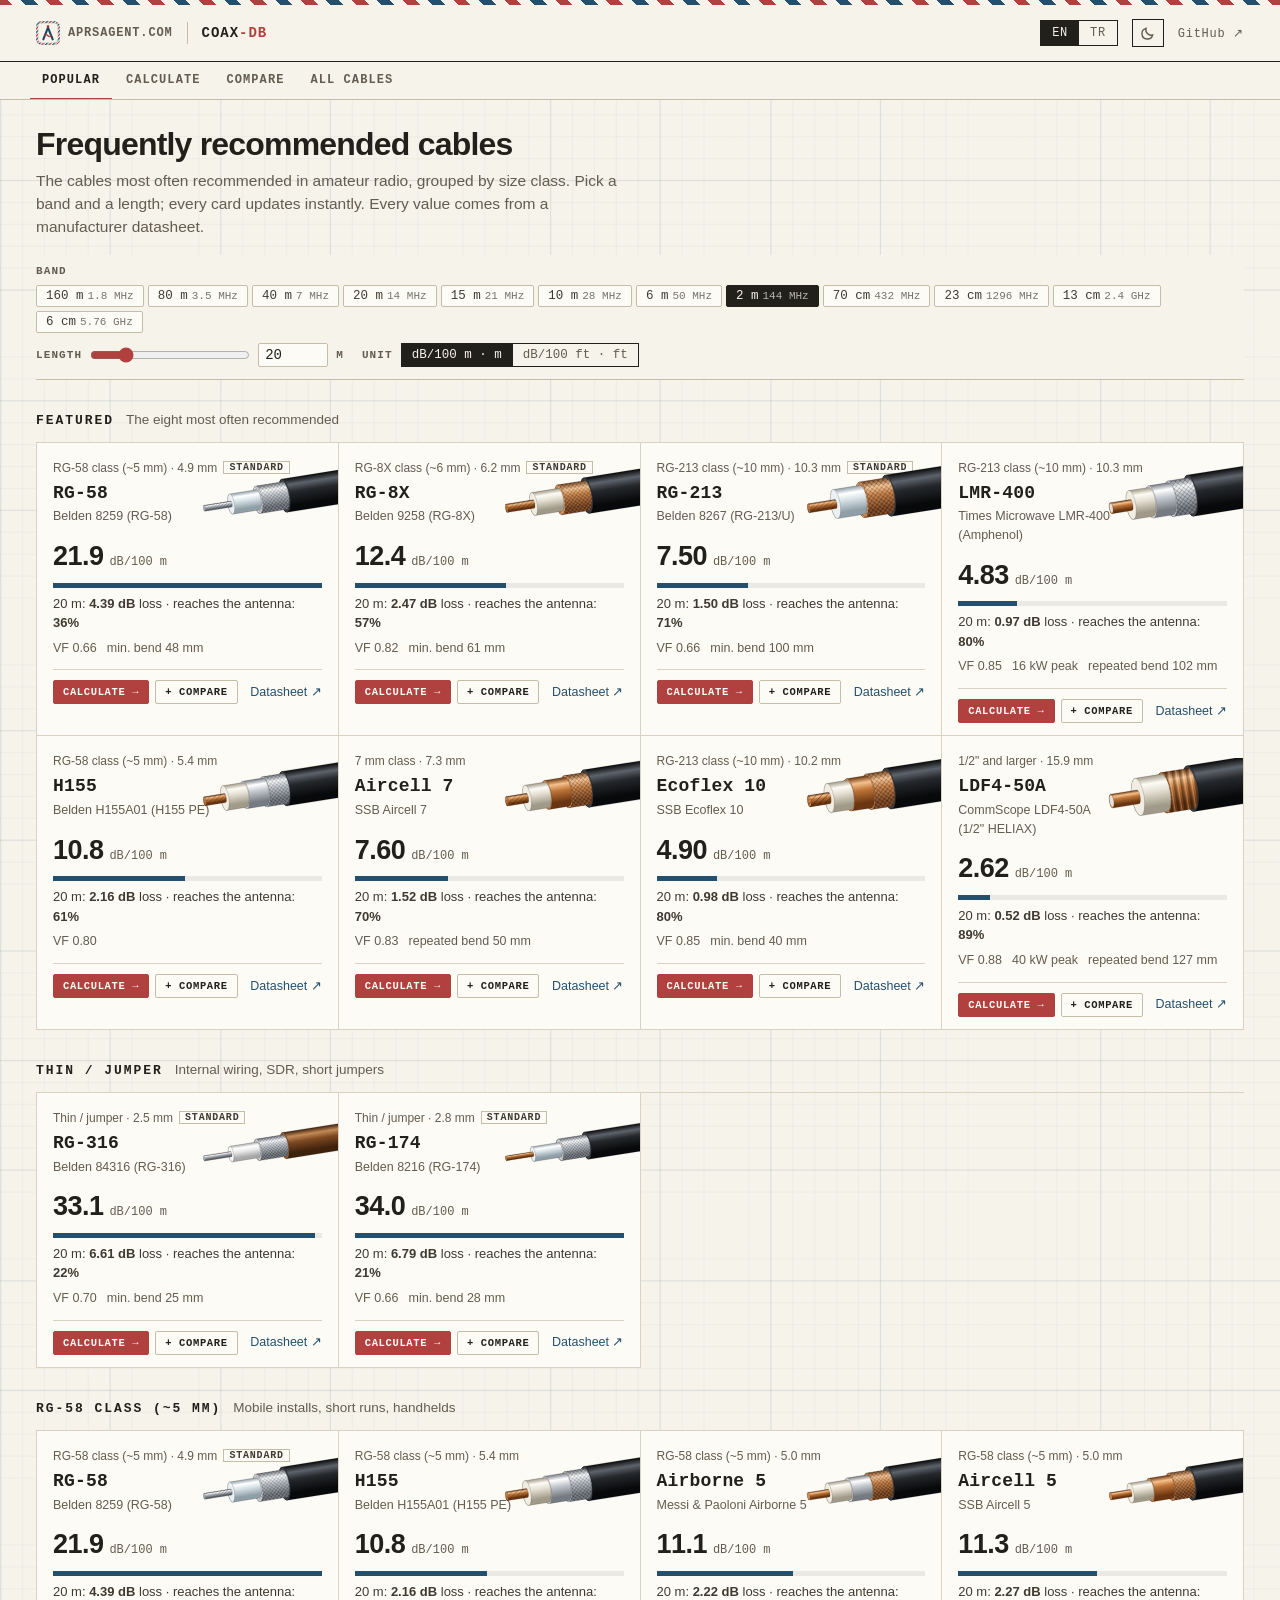
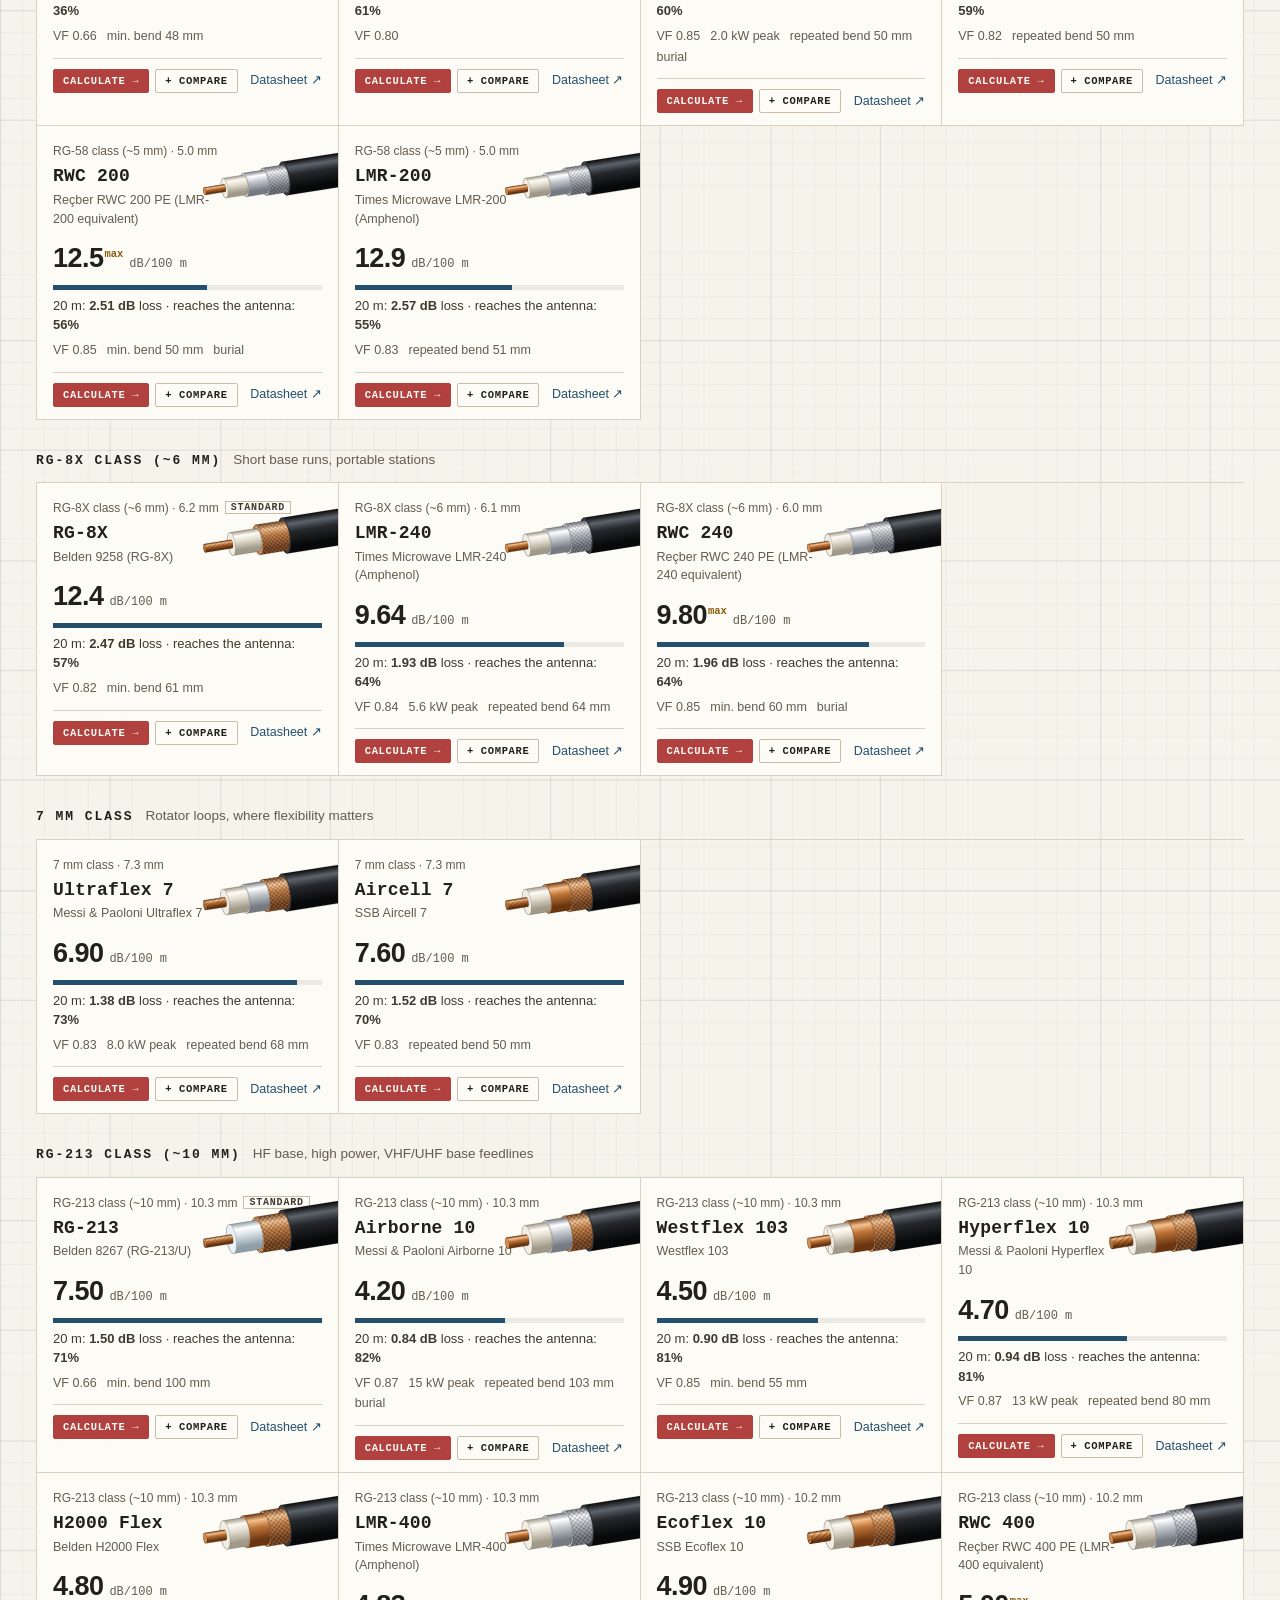
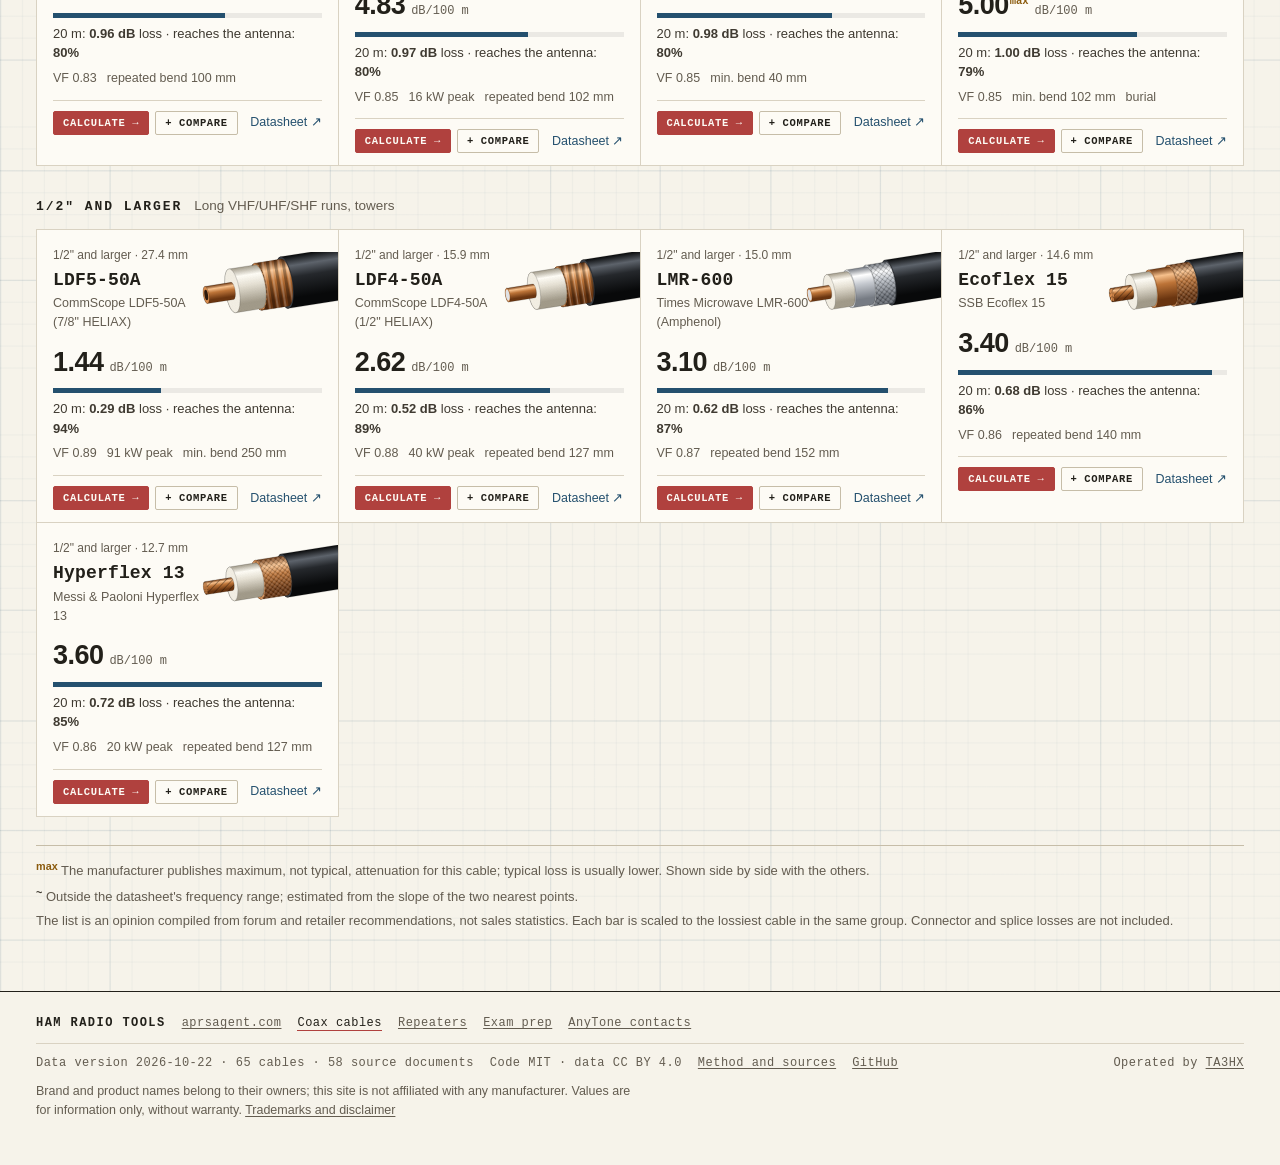
==== commit a0e64386: "Aile standardı 1.5: başlıkta airmail A işareti; işaret büyük görünüm açar, aprsagent.com yazısı eve " ====
--- a/site/index.html
+++ b/site/index.html
@@ -21,6 +21,7 @@
     if (!l) l = /^tr\b/i.test(navigator.language || "") ? "tr" : "en";
     document.documentElement.dataset.theme = t;
     document.documentElement.lang = l;
+    if (t === "dark") { var m = document.querySelector('meta[name="theme-color"]'); if (m) m.content = "#1b1a16"; }
   })();
 </script>
 <link rel="stylesheet" href="css/app.css">
@@ -30,9 +31,8 @@
 <a class="skip" href="#view" data-i="skip">İçeriğe geç</a>
 <header class="fam-bar">
   <div class="fam-row">
-    <a class="fam-home" href="https://aprsagent.com/#tools" data-i-title="fam_home_title" title="aprsagent.com — Telsizci araçları">
-      <img src="assets/aprsagent-mark.svg" alt="" width="24" height="24"><span class="t">aprsagent.com</span>
-    </a>
+    <a class="fam-mark" href="assets/aprsagent-mark.svg" data-fam-logo title="APRS-Agent logo — büyük görünüm · large view" aria-label="APRS-Agent logo — büyük görünüm · large view"><img src="assets/aprsagent-mark.svg" alt="" width="24" height="24"></a>
+    <a class="fam-home" href="https://aprsagent.com/#tools" data-i-title="fam_home_title" title="aprsagent.com — Telsizci araçları"><span class="t">aprsagent.com</span></a>
     <span class="fam-sep" aria-hidden="true"></span>
     <a class="fam-site" href="#/popular" data-i-title="app_title" title="Koaksiyel Kablo Veritabanı">COAX<span>-DB</span></a>
     <span class="sp"></span>
@@ -44,6 +44,11 @@
     <a class="ghl" href="https://github.com/TA3HRJ/coax-cable-database" rel="noopener">GitHub ↗</a>
   </div>
 </header>
+<dialog class="fam-logo" id="fam-logo" aria-label="APRS-Agent logo">
+  <img src="assets/aprsagent-mark.svg" alt="APRS-Agent logo">
+  <p>APRS<span>-Agent</span></p>
+  <a href="https://aprsagent.com/">aprsagent.com →</a>
+</dialog>
 <nav class="tab-bar" role="tablist" aria-label="Sayfalar">
   <a class="tab-btn" role="tab" href="#/popular" data-route="popular" data-i="tab_popular">Popüler</a>
   <a class="tab-btn" role="tab" href="#/calc" data-route="calc" data-i="tab_calc">Hesapla</a>
@@ -55,5 +60,10 @@
   <noscript><p class="empty">Bu site JavaScript gerektirir. / This site requires JavaScript.</p></noscript>
 </main>
 <footer class="fam-foot" id="foot"></footer>
+<script>(function(){var d=document.getElementById("fam-logo");
+if(!d||typeof d.showModal!=="function")return;
+document.querySelectorAll("[data-fam-logo]").forEach(function(a){a.addEventListener("click",function(e){
+e.preventDefault();d.showModal();});});
+d.addEventListener("click",function(e){if(!e.target.closest("a"))d.close();});})();</script>
 </body>
 </html>
--- a/site/css/app.css
+++ b/site/css/app.css
@@ -62,8 +62,27 @@
 .fam-bar .fam-row{display:flex;align-items:center;gap:14px;min-height:56px;max-width:1240px;margin:0 auto;padding:0 16px}
 .fam-home{display:inline-flex;align-items:center;gap:8px;color:var(--dim);font:600 12px var(--mono);
   letter-spacing:.07em;text-transform:uppercase;white-space:nowrap}
-.fam-home img{width:24px;height:24px;display:block}
 .fam-home:hover{color:var(--accent);text-decoration:none}
+
+/* İşaret (1.5): ana sayfadaki gibi tıklayınca büyük görünüm açar; "aprsagent.com" yazısı eve gider.
+   Dar ekranda yazı gizlenir, eve dönüş büyük görünümdeki bağlantıdan ve alt bilgiden. */
+.fam-mark{display:block;flex:none;line-height:0;margin-right:-6px;border-radius:6px;cursor:zoom-in}
+.fam-mark img{width:24px;height:24px;display:block;transition:transform .15s ease}
+.fam-mark:hover img{transform:scale(1.08)}
+.fam-mark:focus-visible{outline:2px solid var(--accent2);outline-offset:3px}
+.fam-logo{border:0;padding:0;margin:auto;background:transparent;max-width:none;max-height:none;
+  overflow:visible;cursor:zoom-out;color:#f6f3ea;text-align:center}
+.fam-logo::backdrop{background:rgba(23,20,15,.8);backdrop-filter:blur(4px);-webkit-backdrop-filter:blur(4px)}
+.fam-logo img{display:block;width:min(72vmin,420px);height:auto;filter:drop-shadow(0 22px 48px rgba(0,0,0,.5))}
+.fam-logo p{margin:18px 0 0;font:600 15px var(--mono);letter-spacing:.12em;text-transform:uppercase}
+.fam-logo p span{color:#e2645f}
+.fam-logo a{display:inline-block;margin-top:10px;padding:4px 8px;font:12px var(--mono);letter-spacing:.08em;
+  text-transform:uppercase;color:#f6f3ea;opacity:.8;text-decoration:none;cursor:pointer}
+.fam-logo a:hover{opacity:1;text-decoration:underline}
+.fam-logo[open]{animation:fam-lv .18s ease-out}
+@keyframes fam-lv{from{opacity:0;transform:scale(.94)}}
+@media (prefers-reduced-motion:reduce){.fam-logo[open]{animation:none}.fam-mark img{transition:none}}
+@media (max-width:600px){.fam-home{display:none}.fam-mark{margin-right:0}}
 .fam-sep{width:1px;height:22px;background:var(--border2);flex:none}
 .fam-site{font:700 14px var(--mono);letter-spacing:.07em;text-transform:uppercase;color:var(--fg);white-space:nowrap}
 .fam-site span{color:var(--accent)}
@@ -310,6 +329,7 @@
 .note-box{margin-top:10px;font-size:13px;background:var(--bg2);border-left:3px solid var(--accent2);padding:8px 10px}
 .src-list{list-style:none;display:flex;flex-direction:column;gap:8px;font-size:13.5px}
 .src-list li{display:flex;gap:10px}
+.src-list li>div{min-width:0;overflow-wrap:anywhere} /* uzun adresler (ör. arşiv kopyası) kutuyu taşırmasın */
 .src-list .sid{font:12px var(--mono);color:var(--dim);min-width:38px}
 .src-list li:target{background:var(--accent-soft)}
 .small{font-size:12px}
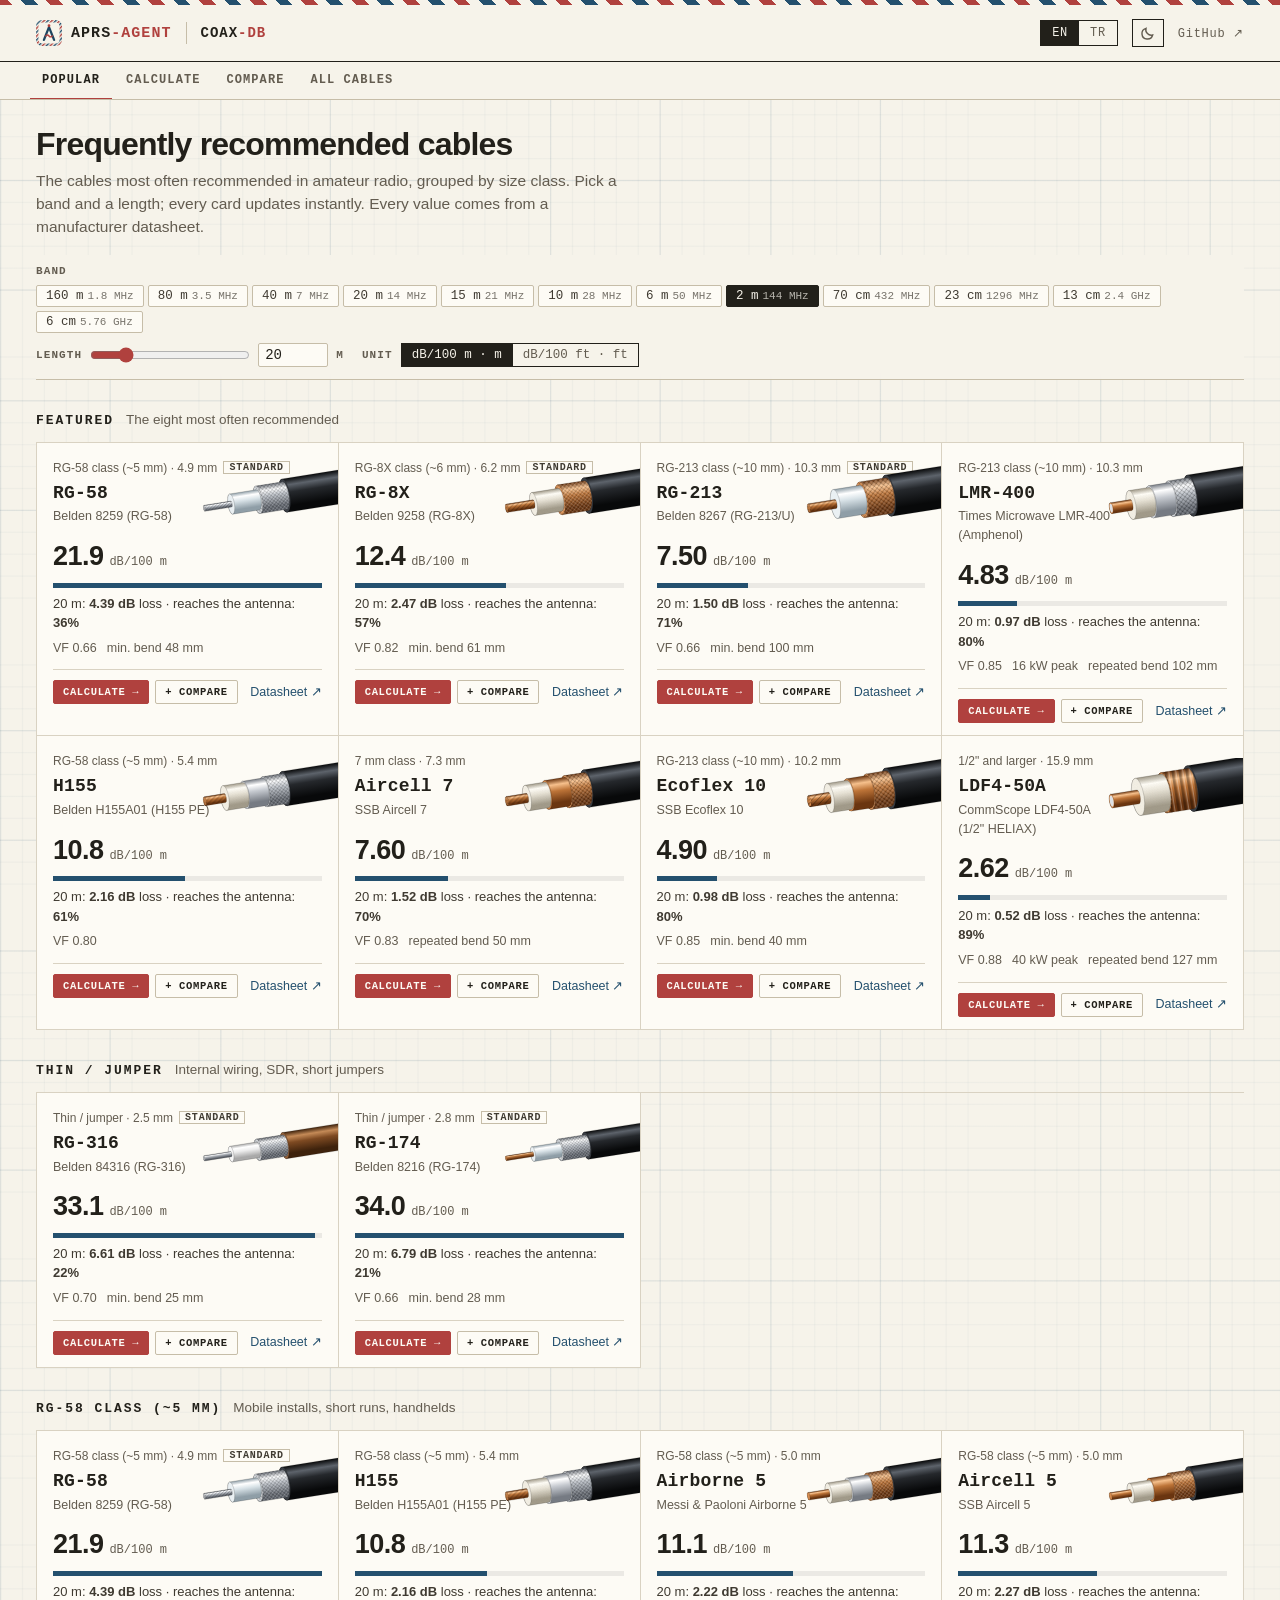
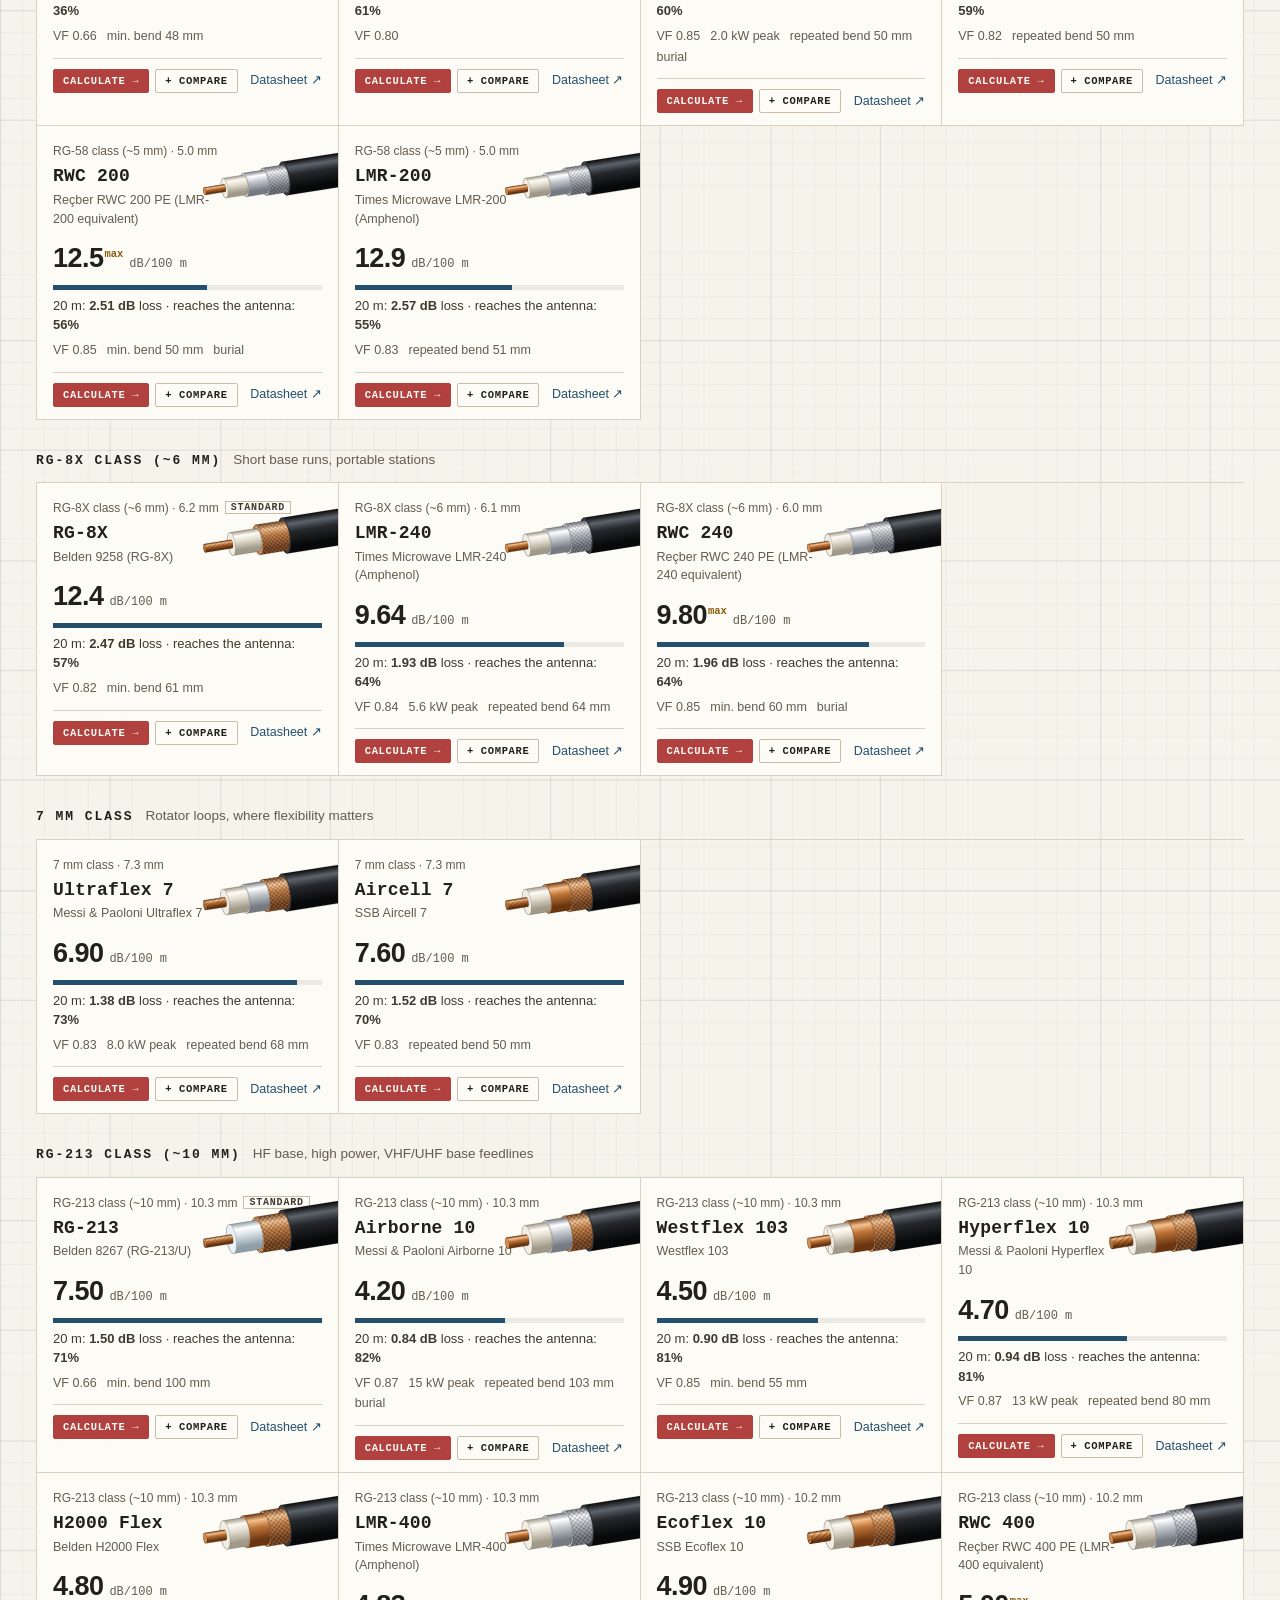
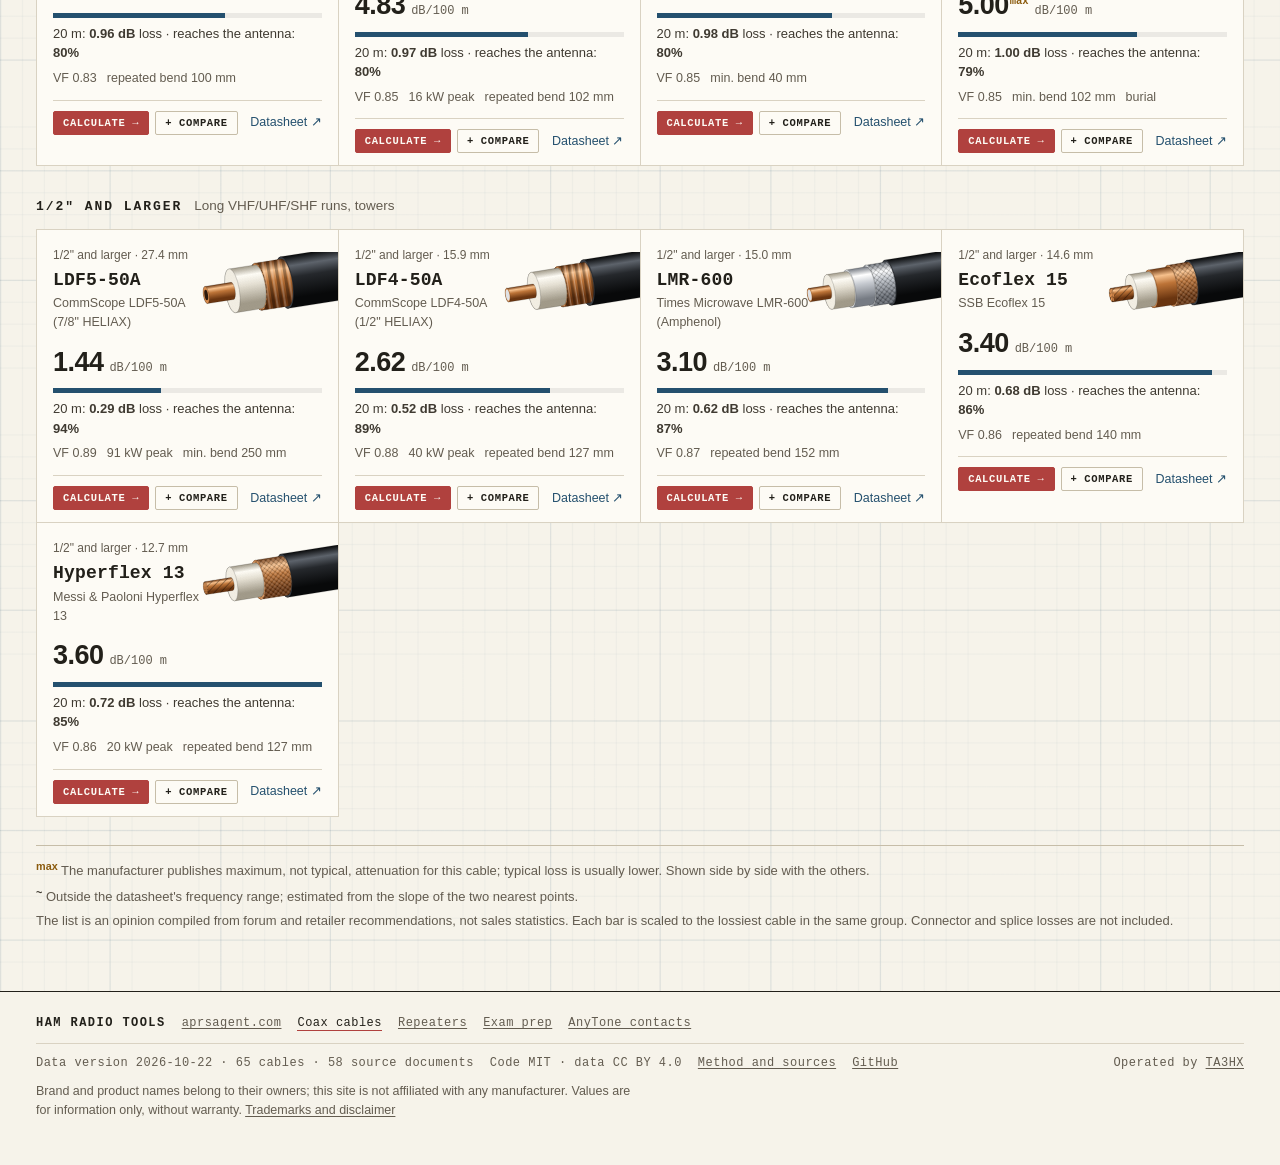
==== commit 0781cae7: "Aile standardı 1.6: geri bağlantı yazısı ana sayfadaki APRS-Agent marka yazısı; işaret 26px Co-Autho" ====
--- a/site/index.html
+++ b/site/index.html
@@ -31,8 +31,8 @@
 <a class="skip" href="#view" data-i="skip">İçeriğe geç</a>
 <header class="fam-bar">
   <div class="fam-row">
-    <a class="fam-mark" href="assets/aprsagent-mark.svg" data-fam-logo title="APRS-Agent logo — büyük görünüm · large view" aria-label="APRS-Agent logo — büyük görünüm · large view"><img src="assets/aprsagent-mark.svg" alt="" width="24" height="24"></a>
-    <a class="fam-home" href="https://aprsagent.com/#tools" data-i-title="fam_home_title" title="aprsagent.com — Telsizci araçları"><span class="t">aprsagent.com</span></a>
+    <a class="fam-mark" href="assets/aprsagent-mark.svg" data-fam-logo title="APRS-Agent logo — büyük görünüm · large view" aria-label="APRS-Agent logo — büyük görünüm · large view"><img src="assets/aprsagent-mark.svg" alt="" width="26" height="26"></a>
+    <a class="fam-home" href="https://aprsagent.com/#tools" data-i-title="fam_home_title" title="aprsagent.com — Telsizci araçları"><span class="t">APRS<span>-Agent</span></span></a>
     <span class="fam-sep" aria-hidden="true"></span>
     <a class="fam-site" href="#/popular" data-i-title="app_title" title="Koaksiyel Kablo Veritabanı">COAX<span>-DB</span></a>
     <span class="sp"></span>
--- a/site/css/app.css
+++ b/site/css/app.css
@@ -60,14 +60,15 @@
 /* ---------- başlık çubuğu: aprsagent.com'a geri bağlantı + site adı */
 .fam-bar{background:var(--bg);border-bottom:1px solid var(--ink-line)}
 .fam-bar .fam-row{display:flex;align-items:center;gap:14px;min-height:56px;max-width:1240px;margin:0 auto;padding:0 16px}
-.fam-home{display:inline-flex;align-items:center;gap:8px;color:var(--dim);font:600 12px var(--mono);
-  letter-spacing:.07em;text-transform:uppercase;white-space:nowrap}
-.fam-home:hover{color:var(--accent);text-decoration:none}
-
-/* İşaret (1.5): ana sayfadaki gibi tıklayınca büyük görünüm açar; "aprsagent.com" yazısı eve gider.
+.fam-home{display:inline-flex;align-items:center;text-decoration:none;color:var(--fg);
+  font:600 15px var(--mono);letter-spacing:.07em;text-transform:uppercase;white-space:nowrap}
+.fam-home .t span{color:var(--accent)}
+.fam-home:hover{color:var(--fg);text-decoration:none}
+
+/* İşaret ve yazı (1.6): ana sayfadaki .brand'ın aynısı. İşaret büyük görünüm açar; APRS-Agent yazısı eve gider.
    Dar ekranda yazı gizlenir, eve dönüş büyük görünümdeki bağlantıdan ve alt bilgiden. */
-.fam-mark{display:block;flex:none;line-height:0;margin-right:-6px;border-radius:6px;cursor:zoom-in}
-.fam-mark img{width:24px;height:24px;display:block;transition:transform .15s ease}
+.fam-mark{display:block;flex:none;line-height:0;margin-right:-5px;border-radius:6px;cursor:zoom-in}
+.fam-mark img{width:26px;height:26px;display:block;transition:transform .15s ease}
 .fam-mark:hover img{transform:scale(1.08)}
 .fam-mark:focus-visible{outline:2px solid var(--accent2);outline-offset:3px}
 .fam-logo{border:0;padding:0;margin:auto;background:transparent;max-width:none;max-height:none;
